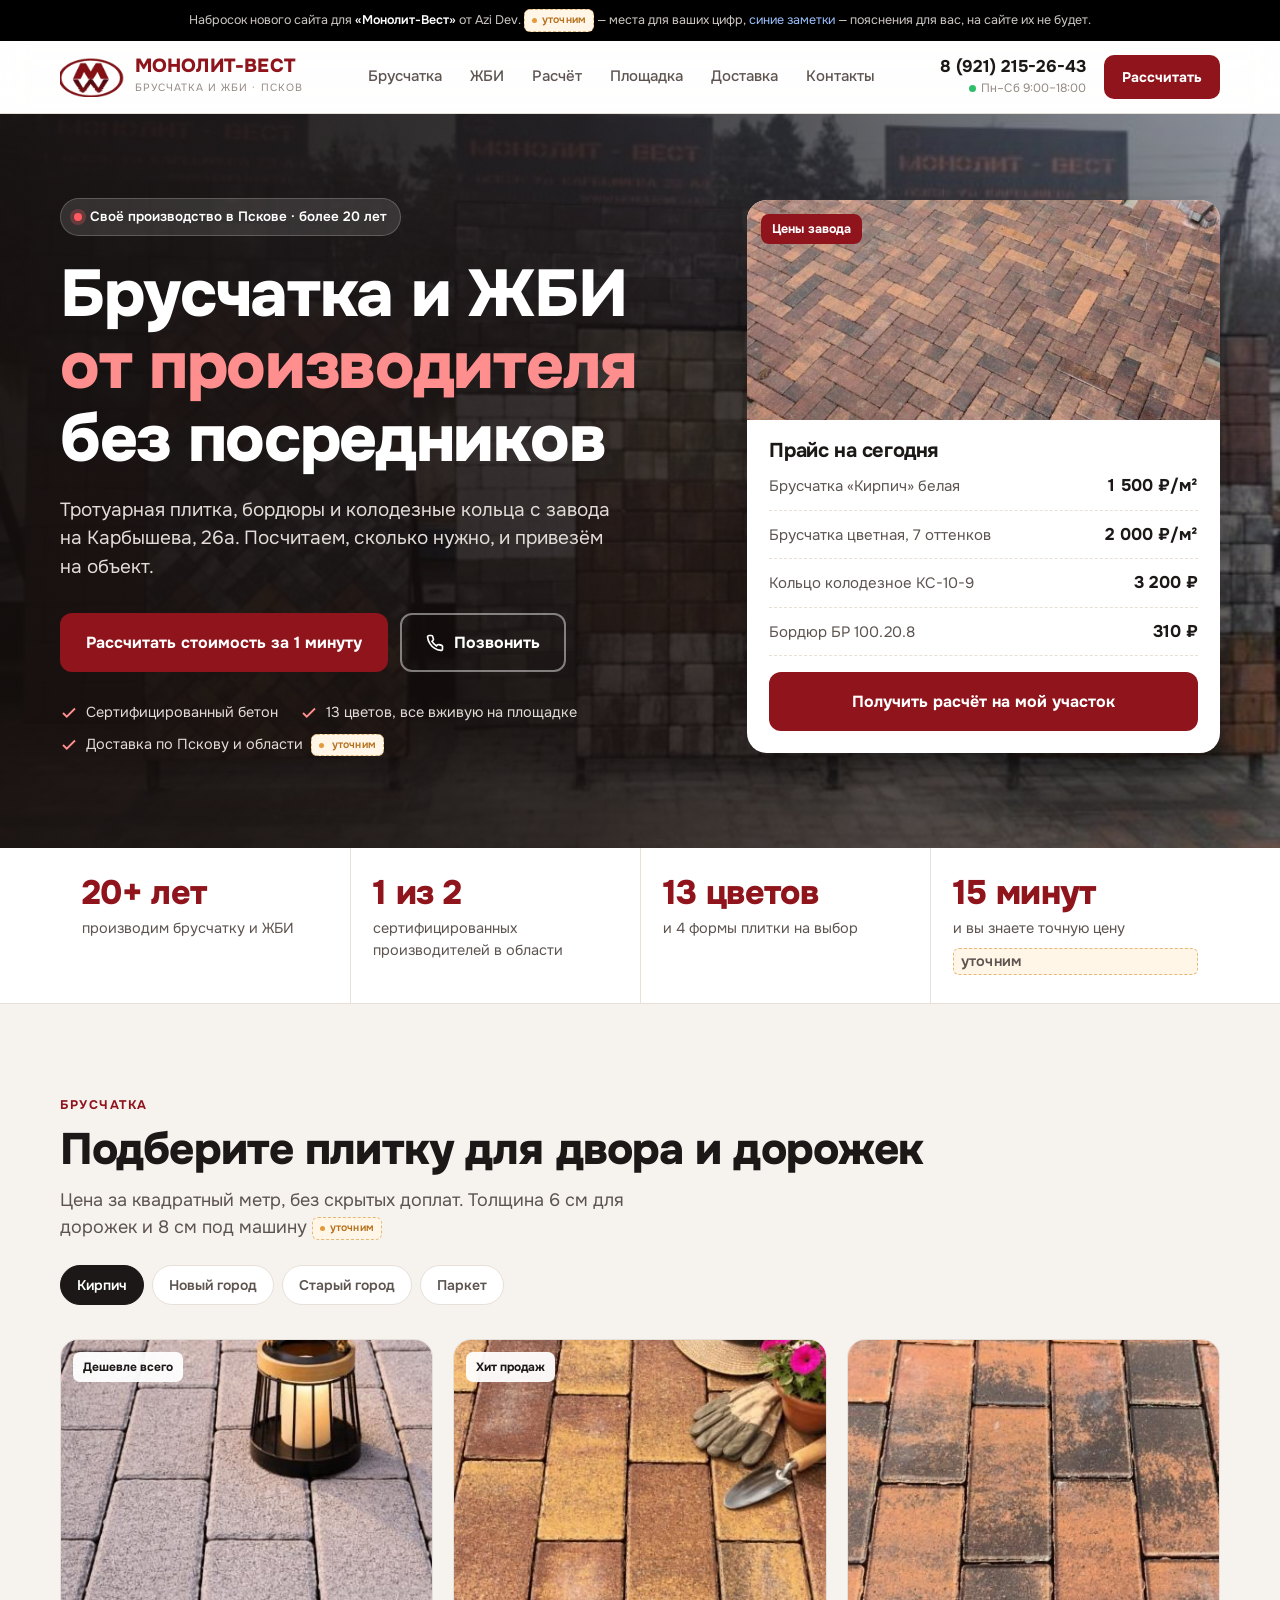
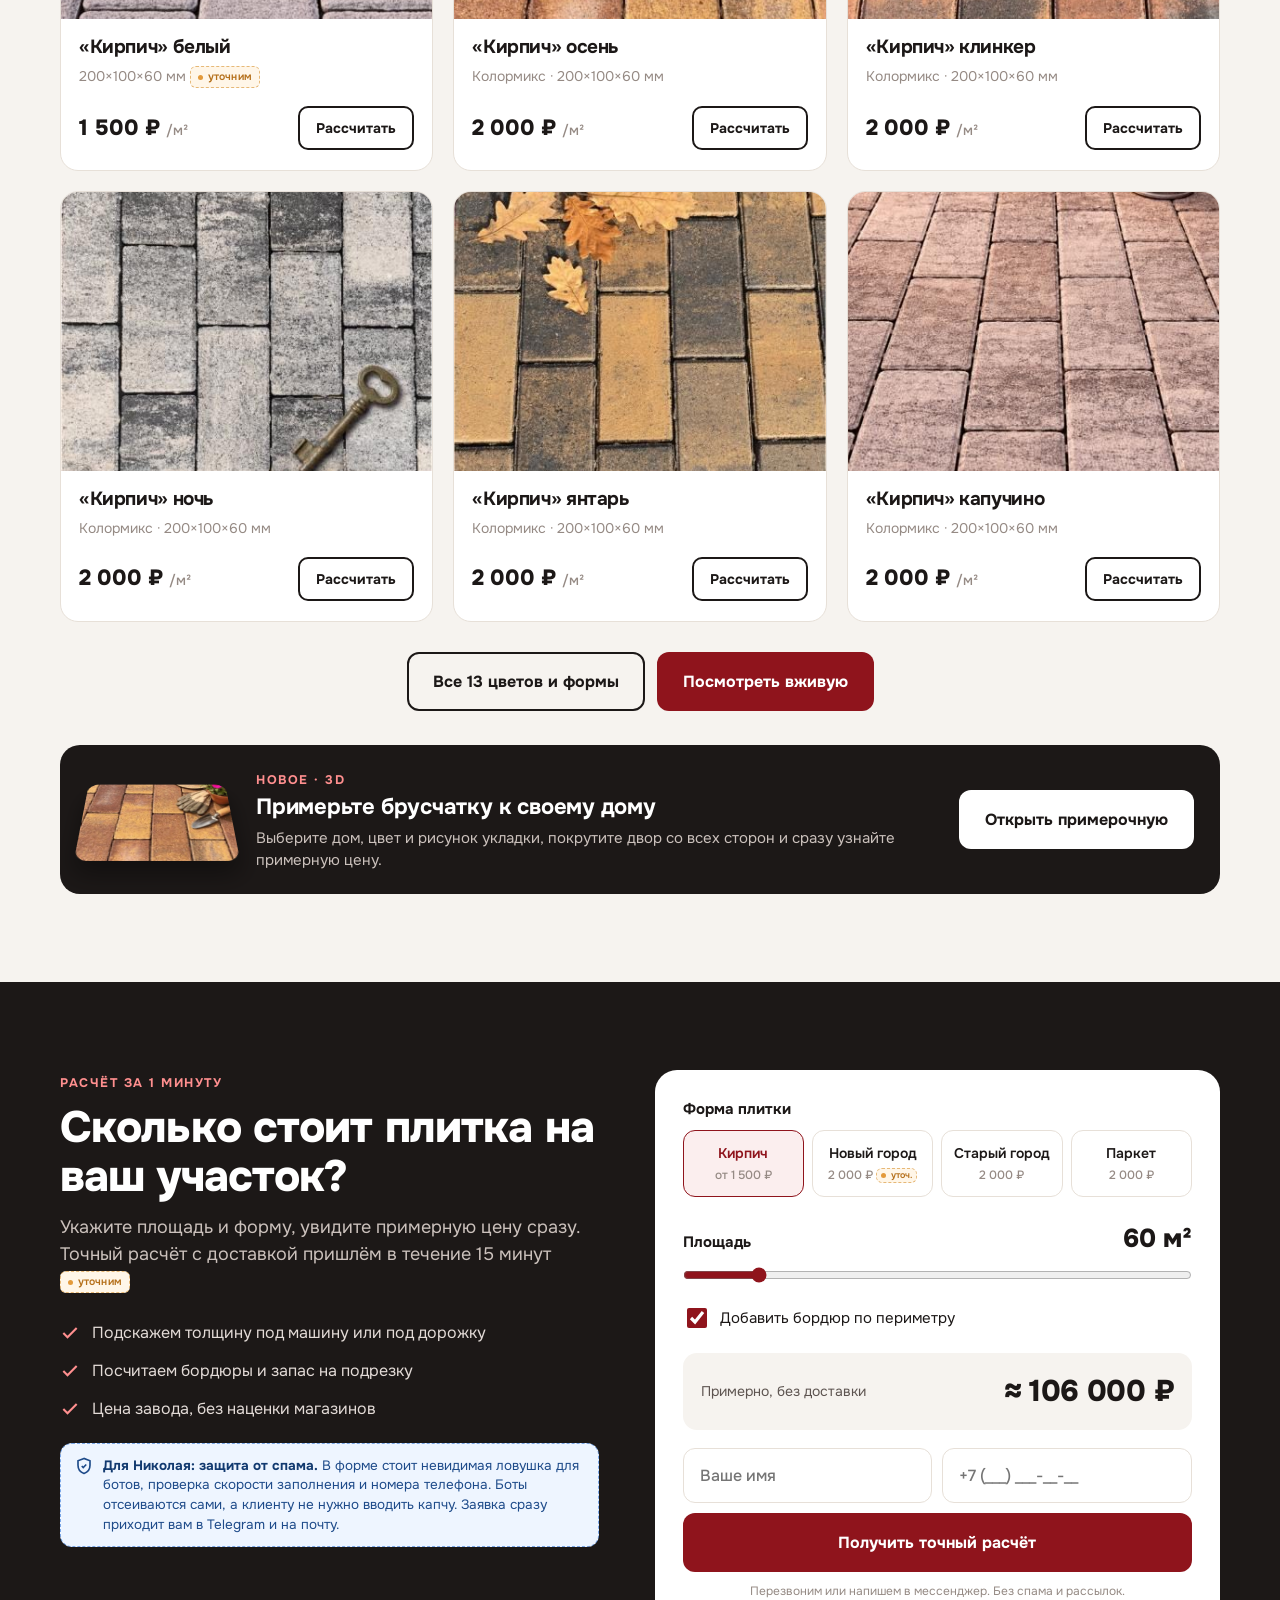
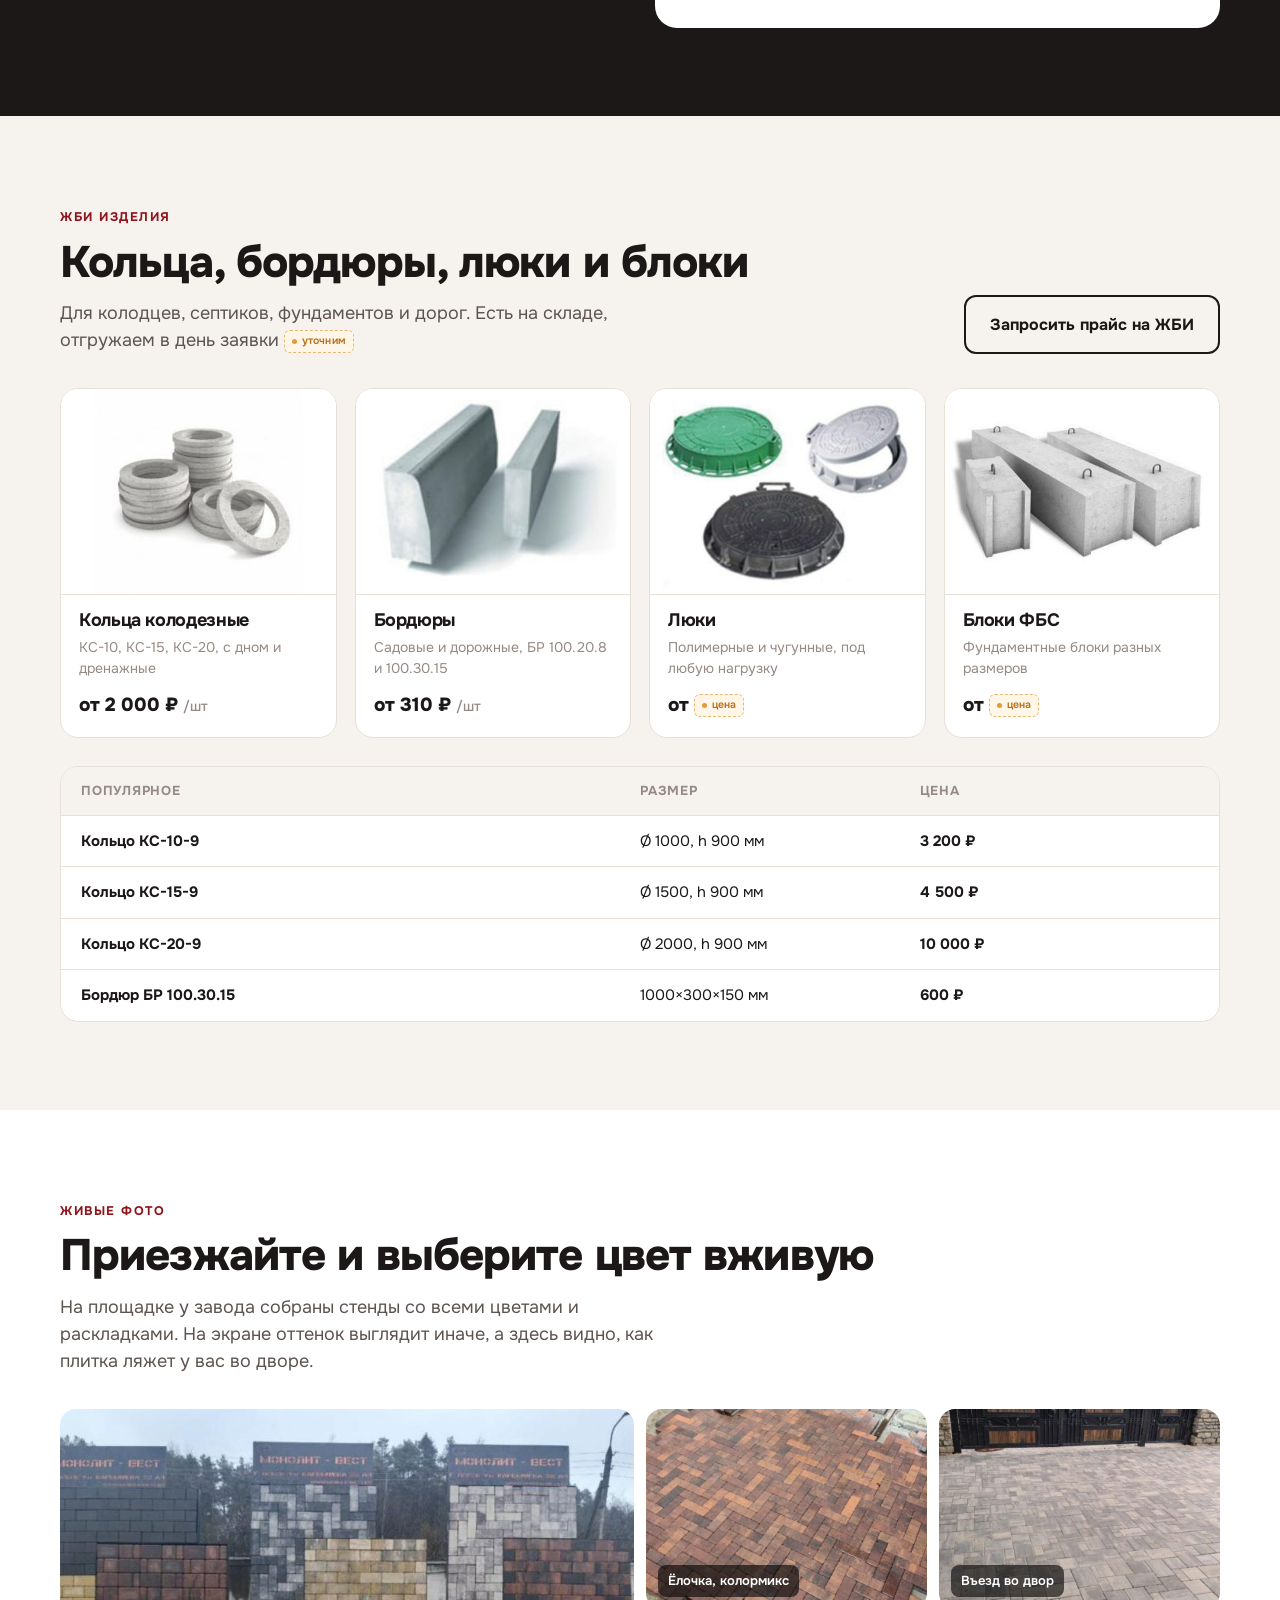
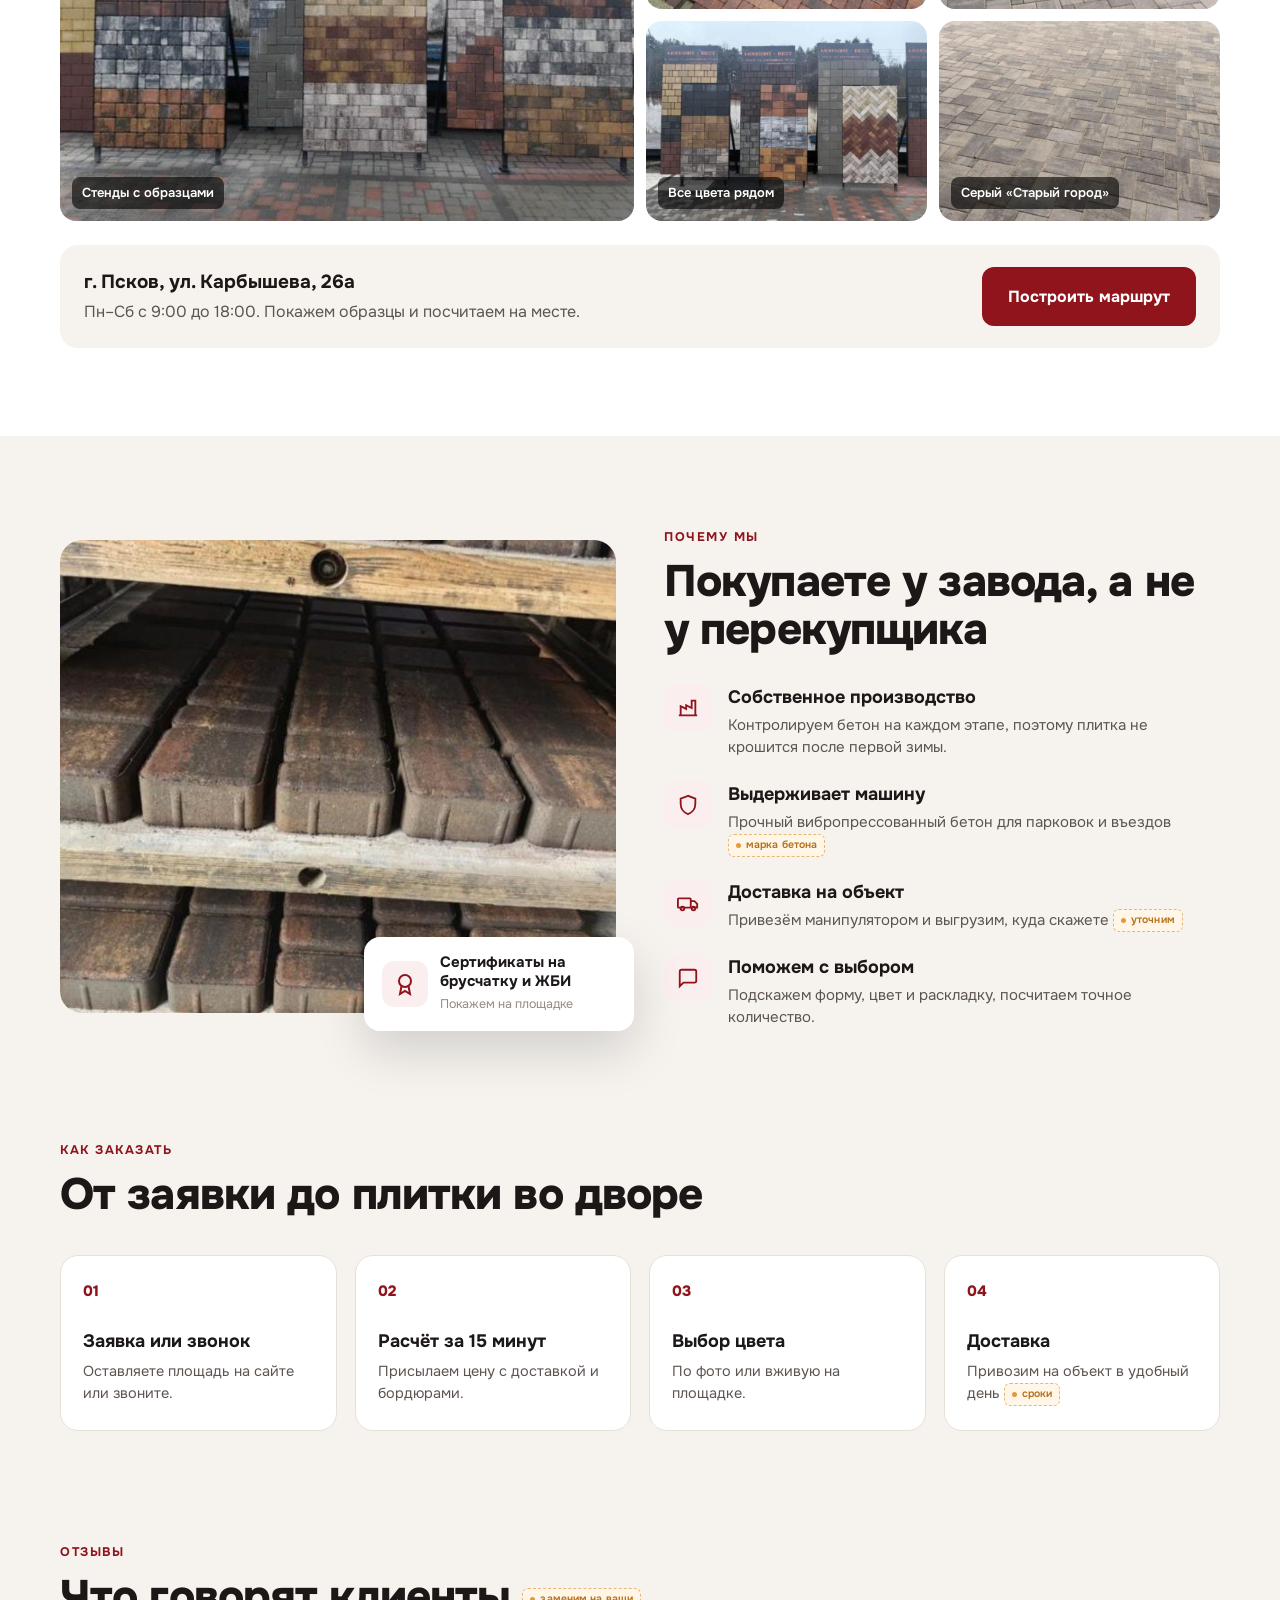
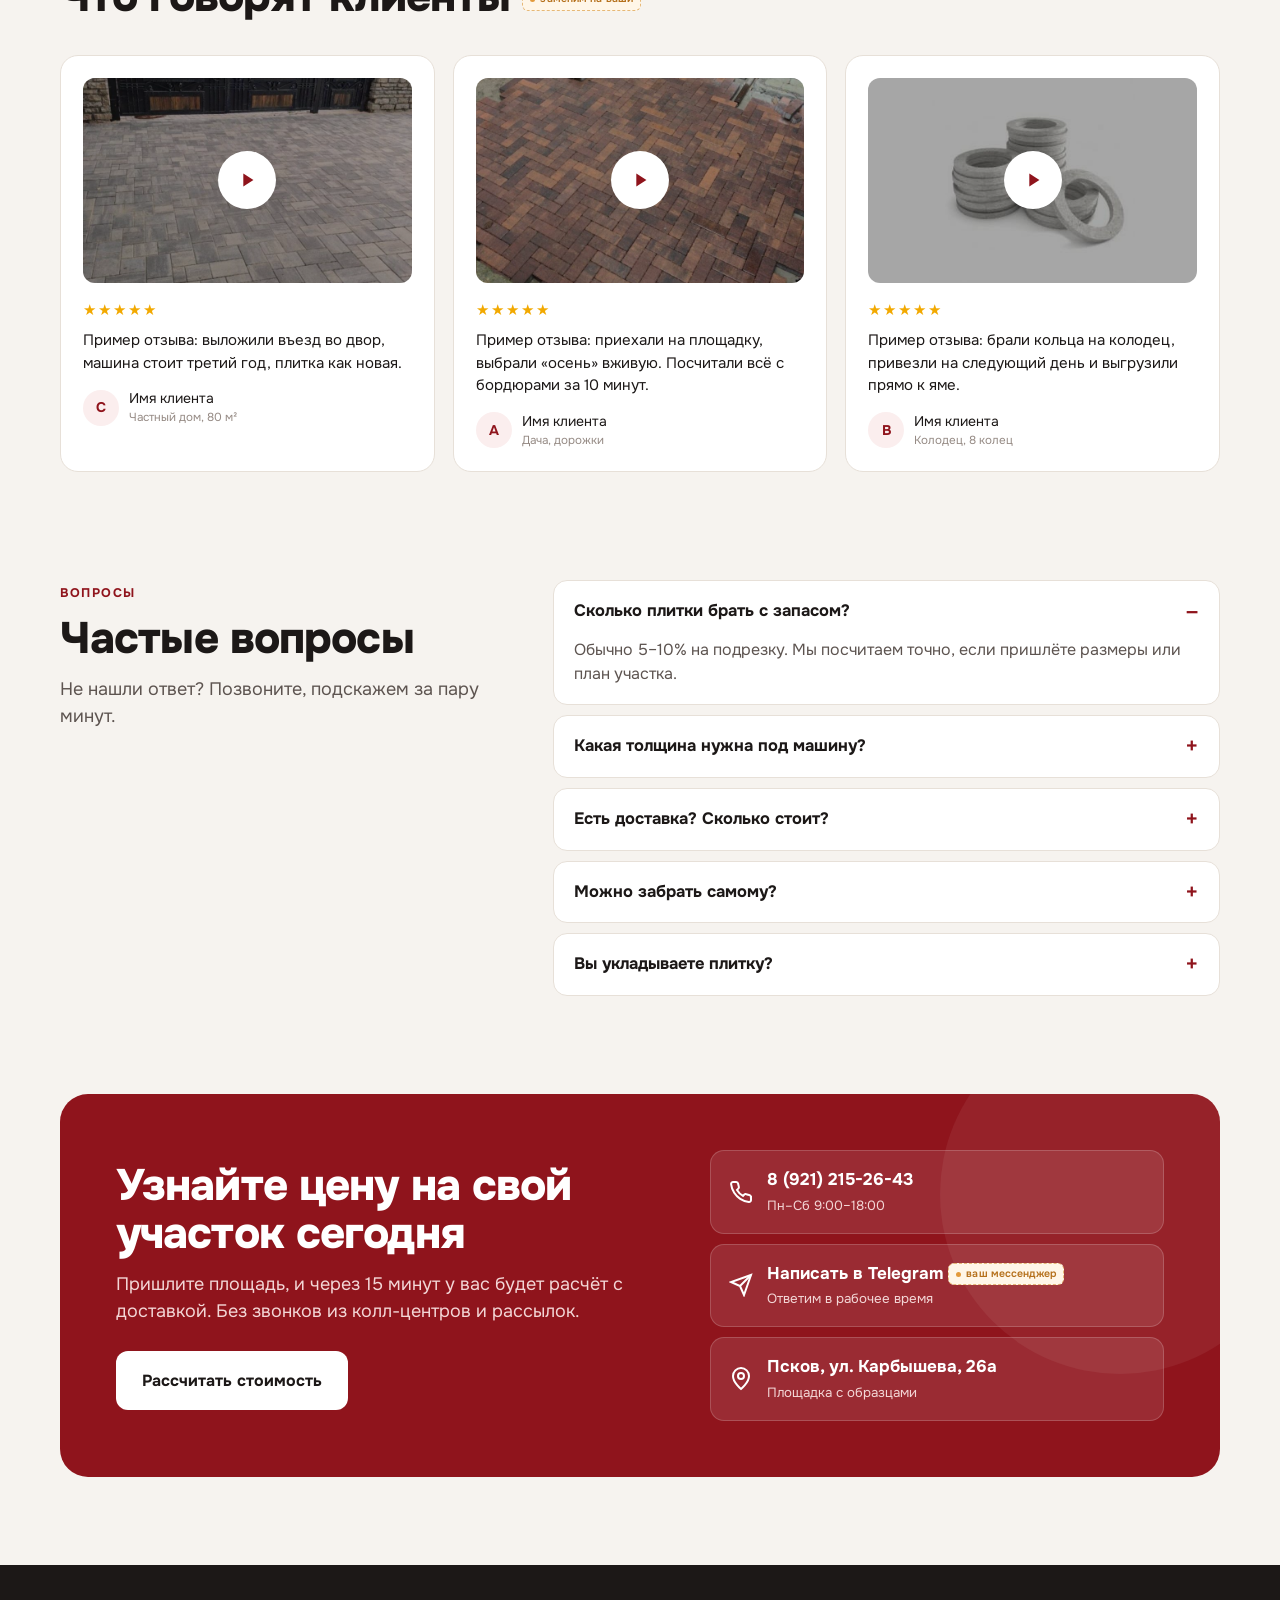
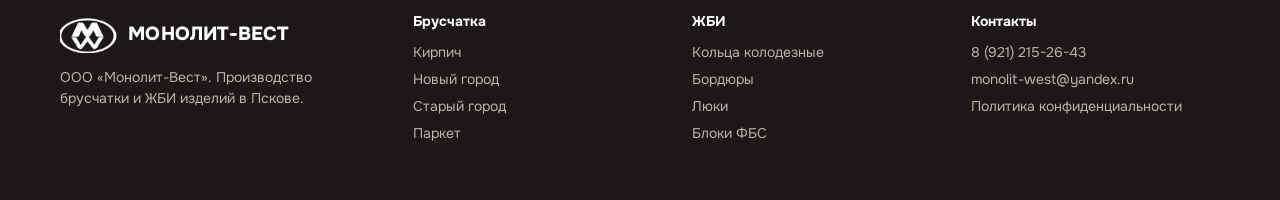
==== index.html @ 307e3ad3 "Набросок сайта Монолит-Вест и 3D-примерочная брусчатки Статичная главная (брусчатка, ЖБИ, калькулято" ====
<!doctype html>
<html lang="ru">
<head>
<meta charset="utf-8">
<meta name="viewport" content="width=device-width, initial-scale=1">
<meta name="robots" content="noindex, nofollow">
<title>Монолит-Вест · брусчатка и ЖБИ в Пскове (набросок)</title>
<link rel="preconnect" href="https://fonts.googleapis.com">
<link rel="preconnect" href="https://fonts.gstatic.com" crossorigin>
<link rel="stylesheet" href="https://fonts.googleapis.com/css2?family=Onest:wght@400;500;600;700;800&display=swap">
<style>
:root{
  --brand:#8f141c; --brand-d:#701017; --brand-l:#fbeeee;
  --dark:#1c1817; --dark-2:#2a2423;
  --bg:#f6f3ef; --card:#fff; --line:#e7e0d8; --ink:#1c1817; --soft:#5d5450; --mute:#958a84;
  --ok:#1f8a4c; --tg:#2aa3df;
  --f:"Onest","Helvetica Neue",Arial,sans-serif;
}
*{box-sizing:border-box}
html{scroll-behavior:smooth}
body{margin:0;background:var(--bg);color:var(--ink);font-family:var(--f);font-size:16px;line-height:1.5;-webkit-font-smoothing:antialiased;overflow-x:hidden}
a{color:inherit;text-decoration:none}
img{display:block;max-width:100%}
svg{display:block}
.wrap{max-width:1200px;margin:0 auto;padding:0 20px}
h1,h2,h3{margin:0;letter-spacing:-.02em;line-height:1.1}
h2{font-size:clamp(28px,3.6vw,44px);font-weight:800}
.lead{font-size:18px;color:var(--soft);max-width:640px;margin:14px 0 0}
.eyebrow{display:inline-block;font:700 12.5px/1 var(--f);letter-spacing:.12em;text-transform:uppercase;color:var(--brand);margin-bottom:14px}
section{padding:88px 0}
@media(max-width:700px){section{padding:60px 0}.wrap{padding:0 16px}}

/* отметки «уточним» */
.ph{display:inline-flex;align-items:center;gap:5px;font:600 10.5px/1 var(--f);color:#b5701b;background:#fff6e8;border:1px dashed #e6b877;padding:5px 7px;border-radius:6px;white-space:nowrap;vertical-align:middle;letter-spacing:.01em}
.ph::before{content:"";width:5px;height:5px;border-radius:50%;background:#e39a3b}
/* заметки для Николая */
.note{display:flex;gap:10px;align-items:flex-start;background:#eef5ff;border:1px dashed #7aa7e8;color:#1e4b8a;border-radius:12px;padding:12px 14px;font-size:13.5px;line-height:1.45}
.note b{color:#123a70}
.note svg{flex:none;margin-top:1px}

/* полоса сверху */
.strip{background:#000;color:#cfc8c4;font-size:12.5px;text-align:center}
.strip .wrap{padding-block:9px}
.strip b{color:#fff;font-weight:600}

/* шапка */
header{position:sticky;top:0;z-index:30;background:rgba(255,255,255,.92);backdrop-filter:blur(14px);border-bottom:1px solid var(--line)}
header .wrap{display:flex;align-items:center;justify-content:space-between;gap:16px;height:72px}
.logo{display:flex;align-items:center;gap:10px}
.logo img{height:40px;width:auto}
.logo b{display:block;font-weight:800;font-size:19px;line-height:1;color:var(--brand);letter-spacing:.01em}
.logo small{display:block;white-space:nowrap;font-size:10.5px;letter-spacing:.1em;text-transform:uppercase;color:var(--mute);margin-top:4px}
nav.menu{display:flex;gap:28px;font-size:15px;font-weight:500;color:var(--soft)}
nav.menu a:hover{color:var(--brand)}
.h-right{display:flex;align-items:center;gap:18px}
.h-phone{text-align:right;line-height:1.2}
.h-phone b{display:block;font-size:17px;font-weight:700}
.h-phone small{font-size:12px;color:var(--mute)}
.h-phone small i{display:inline-block;width:7px;height:7px;border-radius:50%;background:#2fbf6b;margin-right:5px;font-style:normal}
@media(max-width:1020px){nav.menu{display:none}}
@media(max-width:700px){.h-phone{display:none}header .wrap{height:62px}.logo img{height:34px}.logo b{font-size:17px}.logo small{font-size:9.5px;letter-spacing:.06em}}

/* кнопки */
.btn{display:inline-flex;align-items:center;justify-content:center;gap:10px;padding:17px 24px;font:700 16px var(--f);border-radius:12px;border:2px solid transparent;white-space:nowrap;cursor:pointer;transition:background .2s,transform .2s}
.btn:active{transform:scale(.98)}
.btn-brand{background:var(--brand);color:#fff}
.btn-brand:hover{background:var(--brand-d)}
.btn-white{background:#fff;color:var(--ink)}
.btn-ghost{border-color:rgba(255,255,255,.45);color:#fff}
.btn-line{border-color:var(--ink);color:var(--ink);background:transparent}
.btn-sm{padding:11px 16px;font-size:14px;border-radius:10px}
.btn-tg{background:var(--tg);color:#fff}

/* герой */
.hero{position:relative;color:#fff;padding:0;background:var(--dark);overflow:hidden}
.hero-bg{position:absolute;inset:0;background:url(img/foto-1.jpg) center 60%/cover}
.hero-bg::after{content:"";position:absolute;inset:0;background:linear-gradient(90deg,rgba(20,14,13,.94) 0%,rgba(20,14,13,.82) 45%,rgba(20,14,13,.35) 100%)}
.hero .wrap{position:relative;display:grid;grid-template-columns:1.15fr .85fr;gap:48px;align-items:center;padding-block:84px 92px}
.badge{display:inline-flex;align-items:center;gap:8px;background:rgba(255,255,255,.12);border:1px solid rgba(255,255,255,.2);padding:8px 13px;border-radius:99px;font-size:13.5px;font-weight:600}
.badge i{width:8px;height:8px;border-radius:50%;background:#ff5a5f;box-shadow:0 0 0 4px rgba(255,90,95,.25)}
.hero h1{font-size:clamp(36px,5.4vw,66px);font-weight:800;margin:22px 0 0}
.hero h1 span{color:#ff8f8f}
.hero p.sub{font-size:19px;color:#e3dbd7;max-width:560px;margin:20px 0 0}
.hero .cta{display:flex;flex-wrap:wrap;gap:12px;margin-top:32px}
.hero .chips{display:flex;flex-wrap:wrap;gap:10px 22px;margin-top:30px;font-size:14.5px;color:#e3dbd7}
.hero .chips span{display:flex;align-items:center;gap:8px}
.hero .chips svg{color:#ff8f8f}
.price-card{background:#fff;color:var(--ink);border-radius:20px;overflow:hidden;box-shadow:0 30px 80px rgba(0,0,0,.4)}
.price-card .pic{height:220px;background:url(img/foto-4.jpg) center/cover;position:relative}
.price-card .pic em{position:absolute;left:14px;top:14px;background:var(--brand);color:#fff;font:700 12.5px var(--f);font-style:normal;padding:7px 11px;border-radius:8px}
.price-card .body{padding:20px 22px 22px}
.price-card h3{font-size:20px}
.price-card .row{display:flex;gap:12px;justify-content:space-between;align-items:baseline;padding:11px 0;border-bottom:1px dashed var(--line);font-size:15px;color:var(--soft)}
.price-card .row b{color:var(--ink);font-size:17px;white-space:nowrap}
.price-card .btn{width:100%;margin-top:16px}
@media(max-width:900px){.hero .wrap{grid-template-columns:1fr;padding-block:48px 56px;gap:34px}.hero-bg::after{background:linear-gradient(180deg,rgba(20,14,13,.9),rgba(20,14,13,.8) 60%,rgba(20,14,13,.95))}.hero .cta .btn{flex:1 1 100%}.hero p.sub{font-size:17px}}

/* цифры */
.stats{background:#fff;border-bottom:1px solid var(--line);padding:0}
.stats .wrap{display:grid;grid-template-columns:repeat(4,1fr)}
.stat{padding:28px 22px;border-left:1px solid var(--line)}
.stat:first-child{border-left:0}
.stat b{display:block;font-size:34px;font-weight:800;color:var(--brand);letter-spacing:-.02em;line-height:1}
.stat span{display:block;font-size:14.5px;color:var(--soft);margin-top:8px}
@media(max-width:800px){.stats .wrap{grid-template-columns:1fr 1fr}.stat{border-left:0;border-top:1px solid var(--line);padding:22px 8px}.stat:nth-child(-n+2){border-top:0}.stat:nth-child(even){padding-left:18px;border-left:1px solid var(--line)}.stat b{font-size:28px}}

/* каталог */
.sec-head{display:flex;justify-content:space-between;align-items:flex-end;gap:24px;margin-bottom:34px;flex-wrap:wrap}
.tabs{display:flex;gap:8px;flex-wrap:wrap}
.tab{padding:10px 16px;border-radius:99px;border:1px solid var(--line);background:#fff;font:600 14px var(--f);color:var(--soft);cursor:pointer}
.tab.on{background:var(--ink);border-color:var(--ink);color:#fff}
.grid-6{display:grid;grid-template-columns:repeat(3,1fr);gap:20px}
.prod{background:#fff;border:1px solid var(--line);border-radius:18px;overflow:hidden;display:flex;flex-direction:column;transition:box-shadow .2s,transform .2s}
.prod:hover{box-shadow:0 18px 40px rgba(60,30,20,.12);transform:translateY(-3px)}
.prod .pic{aspect-ratio:4/3;background-size:cover;background-position:center;position:relative}
.prod .pic small{position:absolute;left:12px;top:12px;background:rgba(255,255,255,.94);font-weight:700;font-size:12px;padding:6px 10px;border-radius:7px}
.prod .body{padding:18px 18px 20px;display:flex;flex-direction:column;gap:8px;flex:1}
.prod h3{font-size:19px}
.prod .meta{font-size:14px;color:var(--mute)}
.prod .foot{display:flex;justify-content:space-between;align-items:center;margin-top:auto;padding-top:10px}
.prod .price{font-size:22px;font-weight:800}
.prod .price small{font-size:14px;font-weight:500;color:var(--mute)}
.colors{display:flex;gap:6px;margin-top:2px}
.colors i{width:18px;height:18px;border-radius:50%;border:2px solid #fff;box-shadow:0 0 0 1px var(--line)}
.more-row{display:flex;justify-content:center;margin-top:30px;gap:12px;flex-wrap:wrap}
.try3d{display:flex;align-items:center;gap:24px;margin-top:34px;background:var(--dark);color:#fff;border-radius:20px;padding:22px 26px 22px 22px;overflow:hidden;transition:transform .2s}
.try3d:hover{transform:translateY(-2px)}
.try3d-pic{flex:none;width:150px;height:96px;border-radius:12px;background:url(img/kirpich-osen.jpg) center/cover;transform:perspective(300px) rotateX(38deg);box-shadow:0 14px 24px rgba(0,0,0,.4)}
.try3d-t{flex:1;min-width:0}
.try3d .eyebrow{color:#ff8f8f;margin-bottom:8px}
.try3d b{display:block;font-size:22px;line-height:1.2;letter-spacing:-.01em}
.try3d p{margin:6px 0 0;color:#cbc1bc;font-size:15px}
@media(max-width:800px){.try3d{flex-direction:column;align-items:stretch;text-align:left;gap:16px;padding:18px}.try3d-pic{width:100%;height:110px;transform:perspective(400px) rotateX(30deg)}.try3d .btn{width:100%}.try3d b{font-size:20px}}
@media(max-width:900px){.grid-6{grid-template-columns:1fr 1fr;gap:14px}.prod .body{padding:14px}.prod h3{font-size:16px}.prod .price{font-size:18px}.prod .foot .btn{display:none}}

/* калькулятор */
.calc{background:var(--dark);color:#fff}
.calc .wrap{display:grid;grid-template-columns:1fr 1.05fr;gap:56px;align-items:start}
.calc h2{color:#fff}
.calc .lead{color:#cbc1bc}
.calc ul{list-style:none;padding:0;margin:26px 0 0;display:grid;gap:14px}
.calc li{display:flex;gap:12px;align-items:flex-start;color:#e3dbd7}
.calc li svg{color:#ff8f8f;flex:none;margin-top:2px}
.calc-box{background:#fff;color:var(--ink);border-radius:22px;padding:28px}
.calc-box label.t{display:block;font-weight:700;font-size:15px;margin-bottom:10px}
.opts{display:grid;grid-template-columns:repeat(4,1fr);gap:8px;margin-bottom:22px}
.opt{border:1.5px solid var(--line);border-radius:12px;padding:12px 8px;text-align:center;font-size:14px;font-weight:600;cursor:pointer;background:#fff}
.opt small{display:block;font-weight:500;color:var(--mute);font-size:12px;margin-top:2px}
.opt.on{border-color:var(--brand);background:var(--brand-l);color:var(--brand)}
.range-row{display:flex;justify-content:space-between;align-items:baseline;margin-bottom:8px}
.range-row output{font-size:26px;font-weight:800}
input[type=range]{width:100%;accent-color:var(--brand);margin:0 0 22px}
.check{display:flex;align-items:center;gap:10px;font-size:15px;margin-bottom:22px;cursor:pointer}
.check input{width:20px;height:20px;accent-color:var(--brand)}
.total{background:var(--bg);border-radius:14px;padding:16px 18px;display:flex;justify-content:space-between;align-items:center;margin-bottom:18px}
.total span{font-size:14px;color:var(--soft)}
.total b{font-size:30px;font-weight:800;letter-spacing:-.02em;white-space:nowrap}
@media(max-width:500px){.total b{font-size:24px}.total span{font-size:13px}}
.form-row{display:grid;grid-template-columns:1fr 1fr;gap:10px}
.inp{width:100%;padding:16px 16px;border:1.5px solid var(--line);border-radius:12px;font:500 16px var(--f);background:#fff;color:var(--ink)}
.inp:focus{outline:none;border-color:var(--brand)}
.hp{position:absolute!important;left:-9999px;width:1px;height:1px;opacity:0}
.calc-box .btn{width:100%;margin-top:10px}
.agree{font-size:12px;color:var(--mute);margin-top:10px;text-align:center}
.sent{display:none;text-align:center;padding:26px 0 10px}
.sent b{display:block;font-size:22px;margin:10px 0 4px}
.calc .note{margin-top:22px}
@media(max-width:900px){.calc .wrap{grid-template-columns:1fr;gap:30px}.calc-box{padding:20px}.opts{grid-template-columns:1fr 1fr}.form-row{grid-template-columns:1fr}}

/* ЖБИ */
.grid-4{display:grid;grid-template-columns:repeat(4,1fr);gap:18px}
.jbi{background:#fff;border:1px solid var(--line);border-radius:18px;overflow:hidden}
.jbi .pic{aspect-ratio:4/3;background:#fff center/contain no-repeat;border-bottom:1px solid var(--line)}
.jbi .body{padding:16px 18px 18px}
.jbi h3{font-size:18px}
.jbi p{margin:6px 0 12px;font-size:14px;color:var(--mute)}
.jbi .price{font-weight:800;font-size:19px}
.jbi .price small{font-weight:500;font-size:14px;color:var(--mute)}
.table{margin-top:28px;background:#fff;border:1px solid var(--line);border-radius:18px;overflow:hidden}
.table .tr{display:grid;grid-template-columns:2fr 1fr 1fr;padding:14px 20px;border-top:1px solid var(--line);font-size:15px}
.table .tr:first-child{border-top:0;background:var(--bg);font-weight:700;font-size:13px;text-transform:uppercase;letter-spacing:.06em;color:var(--mute)}
.table .tr b{font-weight:700}
@media(max-width:900px){.grid-4{grid-template-columns:1fr 1fr;gap:12px}.jbi .body{padding:12px}.jbi h3{font-size:16px}.jbi p{display:none}.table .tr{grid-template-columns:1.6fr 1fr;padding:12px 14px}.table .tr span:nth-child(2){display:none}}

/* площадка */
.yard{background:#fff}
.yard .grid{display:grid;grid-template-columns:repeat(4,1fr);grid-auto-rows:200px;gap:12px;margin-top:34px}
.yard .grid div{border-radius:16px;background-size:cover;background-position:center;position:relative}
.yard .grid div:first-child{grid-column:span 2;grid-row:span 2}
.yard .grid div span{position:absolute;left:12px;bottom:12px;background:rgba(0,0,0,.6);color:#fff;font-size:13px;font-weight:600;padding:6px 10px;border-radius:8px}
.visit{display:grid;grid-template-columns:1fr auto;gap:20px;align-items:center;margin-top:24px;background:var(--bg);border-radius:18px;padding:22px 24px}
.visit b{font-size:19px}
.visit p{margin:4px 0 0;color:var(--soft)}
@media(max-width:900px){.yard .grid{grid-template-columns:1fr 1fr;grid-auto-rows:130px}.visit{grid-template-columns:1fr}.visit .btn{width:100%}}

/* почему мы */
.why{display:grid;grid-template-columns:1fr 1fr;gap:48px;align-items:center}
.why-pic{border-radius:22px;aspect-ratio:4/3.4;background:url(img/foto-7.jpg) center/cover;position:relative}
.why-pic .cert{position:absolute;right:-18px;bottom:-18px;background:#fff;border-radius:16px;padding:16px 18px;box-shadow:0 20px 50px rgba(0,0,0,.15);display:flex;gap:12px;align-items:center;max-width:270px}
.why-pic .cert div{width:46px;height:46px;border-radius:12px;background:var(--brand-l);color:var(--brand);display:grid;place-items:center;flex:none}
.why-pic .cert b{display:block;font-size:15px;line-height:1.25}
.why-pic .cert small{color:var(--mute);font-size:12.5px}
.feat{display:grid;gap:22px;margin-top:30px}
.feat div{display:flex;gap:16px}
.feat i{width:48px;height:48px;border-radius:14px;background:var(--brand-l);color:var(--brand);display:grid;place-items:center;flex:none}
.feat b{display:block;font-size:18px}
.feat p{margin:3px 0 0;color:var(--soft);font-size:15px}
@media(max-width:900px){.why{grid-template-columns:1fr;gap:34px}.why-pic .cert{right:12px;bottom:-22px}}

/* шаги */
.steps{display:grid;grid-template-columns:repeat(4,1fr);gap:18px;margin-top:36px;counter-reset:s}
.step{background:#fff;border:1px solid var(--line);border-radius:18px;padding:24px 22px;position:relative}
.step::before{counter-increment:s;content:"0" counter(s);font-weight:800;font-size:15px;color:var(--brand);display:block;margin-bottom:26px}
.step b{display:block;font-size:18px}
.step p{margin:6px 0 0;color:var(--soft);font-size:14.5px}
@media(max-width:900px){.steps{grid-template-columns:1fr 1fr;gap:12px}.step{padding:18px 16px}.step::before{margin-bottom:12px}}

/* отзывы */
.revs{display:grid;grid-template-columns:repeat(3,1fr);gap:18px;margin-top:34px}
.rev{background:#fff;border:1px solid var(--line);border-radius:18px;padding:22px}
.rev .vid{aspect-ratio:16/10;border-radius:12px;background:#2a2423 center/cover;margin-bottom:16px;display:grid;place-items:center;position:relative}
.rev .vid::after{content:"";position:absolute;inset:0;background:rgba(0,0,0,.35);border-radius:12px}
.rev .vid span{position:relative;z-index:1;width:58px;height:58px;border-radius:50%;background:#fff;display:grid;place-items:center;color:var(--brand)}
.stars{color:#f2a900;letter-spacing:2px;font-size:15px}
.rev p{margin:8px 0 14px;font-size:15px}
.rev .who{display:flex;gap:10px;align-items:center;font-size:14px}
.rev .who i{width:36px;height:36px;border-radius:50%;background:var(--brand-l);color:var(--brand);display:grid;place-items:center;font-style:normal;font-weight:700}
.rev .who small{display:block;color:var(--mute)}
@media(max-width:900px){.revs{grid-template-columns:1fr}}

/* вопросы */
.faq{display:grid;grid-template-columns:.8fr 1.2fr;gap:48px}
details{background:#fff;border:1px solid var(--line);border-radius:14px;margin-bottom:10px;padding:0 20px}
summary{list-style:none;cursor:pointer;padding:18px 0;font-weight:700;font-size:16.5px;display:flex;justify-content:space-between;gap:16px}
summary::-webkit-details-marker{display:none}
summary::after{content:"+";font-size:24px;line-height:1;color:var(--brand);font-weight:500}
details[open] summary::after{content:"–"}
details p{margin:-4px 0 18px;color:var(--soft)}
@media(max-width:900px){.faq{grid-template-columns:1fr;gap:24px}}

/* финал */
.final{background:var(--brand);color:#fff;border-radius:28px;padding:56px;display:grid;grid-template-columns:1.1fr .9fr;gap:40px;align-items:center;position:relative;overflow:hidden}
.final::before{content:"";position:absolute;right:-80px;top:-80px;width:360px;height:360px;border-radius:50%;background:rgba(255,255,255,.06)}
.final h2{color:#fff}
.final p{color:#f3d6d6;font-size:18px;margin:14px 0 0}
.final .contacts{display:grid;gap:10px;position:relative}
.final .contacts a{display:flex;align-items:center;gap:14px;background:rgba(255,255,255,.1);border:1px solid rgba(255,255,255,.18);padding:16px 18px;border-radius:14px}
.final .contacts a b{display:block;font-size:17px}
.final .contacts a small{color:#f3d6d6}
@media(max-width:900px){.final{grid-template-columns:1fr;padding:32px 22px;border-radius:22px}}

footer{background:var(--dark);color:#bdb2ad;padding:46px 0 50px;font-size:14px;margin-top:88px}
footer .wrap{display:grid;grid-template-columns:1.3fr 1fr 1fr 1fr;gap:30px}
footer b{color:#fff;display:block;margin-bottom:10px}
footer a{display:block;margin:6px 0}
footer .logo b{color:#fff;margin:0}
footer .logo img{height:36px}
@media(max-width:800px){footer .wrap{grid-template-columns:1fr 1fr}footer{margin-top:60px;padding-bottom:110px}}

/* нижняя панель на телефоне */
.mbar{position:fixed;left:0;right:0;bottom:0;z-index:40;display:none;gap:8px;padding:10px 12px calc(10px + env(safe-area-inset-bottom));background:rgba(255,255,255,.96);backdrop-filter:blur(12px);border-top:1px solid var(--line)}
.mbar .btn{flex:1;padding:15px 10px;font-size:15px}
@media(max-width:700px){.mbar{display:flex}}
</style>
</head>
<body>

<div class="strip"><div class="wrap">Набросок нового сайта для <b>«Монолит-Вест»</b> от Azi Dev. <span class="ph">уточним</span> — места для ваших цифр, <span style="color:#9cc2ff">синие заметки</span> — пояснения для вас, на сайте их не будет.</div></div>

<header>
  <div class="wrap">
    <a class="logo" href="#"><img src="img/emblema.png" alt=""><div><b>МОНОЛИТ-ВЕСТ</b><small>Брусчатка и ЖБИ · Псков</small></div></a>
    <nav class="menu"><a href="#katalog">Брусчатка</a><a href="#jbi">ЖБИ</a><a href="#raschet">Расчёт</a><a href="#ploshchadka">Площадка</a><a href="#voprosy">Доставка</a><a href="#kontakty">Контакты</a></nav>
    <div class="h-right">
      <div class="h-phone"><b>8 (921) 215-26-43</b><small><i></i>Пн–Сб 9:00–18:00</small></div>
      <a class="btn btn-brand btn-sm" href="#raschet">Рассчитать</a>
    </div>
  </div>
</header>

<!-- 1. Первый экран -->
<section class="hero">
  <div class="hero-bg"></div>
  <div class="wrap">
    <div>
      <span class="badge"><i></i>Своё производство в Пскове · более 20 лет</span>
      <h1>Брусчатка и ЖБИ <span>от производителя</span> без посредников</h1>
      <p class="sub">Тротуарная плитка, бордюры и колодезные кольца с завода на Карбышева, 26а. Посчитаем, сколько нужно, и привезём на объект.</p>
      <div class="cta">
        <a class="btn btn-brand" href="#raschet">Рассчитать стоимость за 1 минуту</a>
        <a class="btn btn-ghost" href="tel:89212152643"><svg width="18" height="18" viewBox="0 0 24 24" fill="none" stroke="currentColor" stroke-width="2.2"><path d="M22 16.9v3a2 2 0 0 1-2.2 2 19.8 19.8 0 0 1-8.6-3.1 19.5 19.5 0 0 1-6-6A19.8 19.8 0 0 1 2.1 4.2 2 2 0 0 1 4.1 2h3a2 2 0 0 1 2 1.7c.1 1 .4 1.9.7 2.8a2 2 0 0 1-.5 2.1L8 9.9a16 16 0 0 0 6 6l1.3-1.3a2 2 0 0 1 2.1-.4c.9.3 1.8.6 2.8.7a2 2 0 0 1 1.7 2z"/></svg>Позвонить</a>
      </div>
      <div class="chips">
        <span><svg width="18" height="18" viewBox="0 0 24 24" fill="none" stroke="currentColor" stroke-width="2.5"><path d="M20 6 9 17l-5-5"/></svg>Сертифицированный бетон</span>
        <span><svg width="18" height="18" viewBox="0 0 24 24" fill="none" stroke="currentColor" stroke-width="2.5"><path d="M20 6 9 17l-5-5"/></svg>13 цветов, все вживую на площадке</span>
        <span><svg width="18" height="18" viewBox="0 0 24 24" fill="none" stroke="currentColor" stroke-width="2.5"><path d="M20 6 9 17l-5-5"/></svg>Доставка по Пскову и области <span class="ph">уточним</span></span>
      </div>
    </div>
    <div class="price-card">
      <div class="pic"><em>Цены завода</em></div>
      <div class="body">
        <h3>Прайс на сегодня</h3>
        <div class="row">Брусчатка «Кирпич» белая<b>1 500 ₽/м²</b></div>
        <div class="row">Брусчатка цветная, 7 оттенков<b>2 000 ₽/м²</b></div>
        <div class="row">Кольцо колодезное КС-10-9<b>3 200 ₽</b></div>
        <div class="row">Бордюр БР 100.20.8<b>310 ₽</b></div>
        <a class="btn btn-brand" href="#raschet">Получить расчёт на мой участок</a>
      </div>
    </div>
  </div>
</section>

<!-- 2. Цифры -->
<section class="stats">
  <div class="wrap">
    <div class="stat"><b>20+ лет</b><span>производим брусчатку и ЖБИ</span></div>
    <div class="stat"><b>1 из 2</b><span>сертифицированных производителей в области</span></div>
    <div class="stat"><b>13 цветов</b><span>и 4 формы плитки на выбор</span></div>
    <div class="stat"><b>15 минут</b><span>и вы знаете точную цену <span class="ph">уточним</span></span></div>
  </div>
</section>

<!-- 3. Каталог брусчатки -->
<section id="katalog">
  <div class="wrap">
    <div class="sec-head">
      <div>
        <span class="eyebrow">Брусчатка</span>
        <h2>Подберите плитку для двора и дорожек</h2>
        <p class="lead">Цена за квадратный метр, без скрытых доплат. Толщина 6 см для дорожек и 8 см под машину <span class="ph">уточним</span></p>
      </div>
      <div class="tabs"><span class="tab on">Кирпич</span><span class="tab">Новый город</span><span class="tab">Старый город</span><span class="tab">Паркет</span></div>
    </div>
    <div class="grid-6">
      <div class="prod"><div class="pic" style="background-image:url(img/kirpich-belyj.jpg)"><small>Дешевле всего</small></div><div class="body"><h3>«Кирпич» белый</h3><div class="meta">200×100×60 мм <span class="ph">уточним</span></div><div class="foot"><div class="price">1 500 ₽ <small>/м²</small></div><a class="btn btn-line btn-sm" href="#raschet">Рассчитать</a></div></div></div>
      <div class="prod"><div class="pic" style="background-image:url(img/kirpich-osen.jpg)"><small>Хит продаж</small></div><div class="body"><h3>«Кирпич» осень</h3><div class="meta">Колормикс · 200×100×60 мм</div><div class="foot"><div class="price">2 000 ₽ <small>/м²</small></div><a class="btn btn-line btn-sm" href="#raschet">Рассчитать</a></div></div></div>
      <div class="prod"><div class="pic" style="background-image:url(img/kirpich-klinker.jpg)"></div><div class="body"><h3>«Кирпич» клинкер</h3><div class="meta">Колормикс · 200×100×60 мм</div><div class="foot"><div class="price">2 000 ₽ <small>/м²</small></div><a class="btn btn-line btn-sm" href="#raschet">Рассчитать</a></div></div></div>
      <div class="prod"><div class="pic" style="background-image:url(img/kirpich-noch.jpg)"></div><div class="body"><h3>«Кирпич» ночь</h3><div class="meta">Колормикс · 200×100×60 мм</div><div class="foot"><div class="price">2 000 ₽ <small>/м²</small></div><a class="btn btn-line btn-sm" href="#raschet">Рассчитать</a></div></div></div>
      <div class="prod"><div class="pic" style="background-image:url(img/kirpich-yantar.jpg)"></div><div class="body"><h3>«Кирпич» янтарь</h3><div class="meta">Колормикс · 200×100×60 мм</div><div class="foot"><div class="price">2 000 ₽ <small>/м²</small></div><a class="btn btn-line btn-sm" href="#raschet">Рассчитать</a></div></div></div>
      <div class="prod"><div class="pic" style="background-image:url(img/kirpich-kapuchino.jpg)"></div><div class="body"><h3>«Кирпич» капучино</h3><div class="meta">Колормикс · 200×100×60 мм</div><div class="foot"><div class="price">2 000 ₽ <small>/м²</small></div><a class="btn btn-line btn-sm" href="#raschet">Рассчитать</a></div></div></div>
    </div>
    <div class="more-row"><a class="btn btn-line" href="#">Все 13 цветов и формы</a><a class="btn btn-brand" href="#ploshchadka">Посмотреть вживую</a></div>
    <a class="try3d" href="3d.html"><div class="try3d-pic"></div><div class="try3d-t"><span class="eyebrow">Новое · 3D</span><b>Примерьте брусчатку к своему дому</b><p>Выберите дом, цвет и рисунок укладки, покрутите двор со всех сторон и сразу узнайте примерную цену.</p></div><span class="btn btn-white">Открыть примерочную</span></a>
  </div>
</section>

<!-- 4. Калькулятор + заявка -->
<section class="calc" id="raschet">
  <div class="wrap">
    <div>
      <span class="eyebrow" style="color:#ff8f8f">Расчёт за 1 минуту</span>
      <h2>Сколько стоит плитка на ваш участок?</h2>
      <p class="lead">Укажите площадь и форму, увидите примерную цену сразу. Точный расчёт с доставкой пришлём в течение 15 минут <span class="ph">уточним</span></p>
      <ul>
        <li><svg width="20" height="20" viewBox="0 0 24 24" fill="none" stroke="currentColor" stroke-width="2.5"><path d="M20 6 9 17l-5-5"/></svg>Подскажем толщину под машину или под дорожку</li>
        <li><svg width="20" height="20" viewBox="0 0 24 24" fill="none" stroke="currentColor" stroke-width="2.5"><path d="M20 6 9 17l-5-5"/></svg>Посчитаем бордюры и запас на подрезку</li>
        <li><svg width="20" height="20" viewBox="0 0 24 24" fill="none" stroke="currentColor" stroke-width="2.5"><path d="M20 6 9 17l-5-5"/></svg>Цена завода, без наценки магазинов</li>
      </ul>
      <div class="note"><svg width="18" height="18" viewBox="0 0 24 24" fill="none" stroke="currentColor" stroke-width="2.2"><path d="M12 2 4 5v6c0 5 3.4 9.4 8 11 4.6-1.6 8-6 8-11V5z"/><path d="m9 12 2 2 4-4"/></svg><div><b>Для Николая: защита от спама.</b> В форме стоит невидимая ловушка для ботов, проверка скорости заполнения и номера телефона. Боты отсеиваются сами, а клиенту не нужно вводить капчу. Заявка сразу приходит вам в Telegram и на почту.</div></div>
    </div>
    <div class="calc-box">
      <form id="calcForm" novalidate>
        <label class="t">Форма плитки</label>
        <div class="opts" id="shape">
          <div class="opt on" data-p="2000">Кирпич<small>от 1 500 ₽</small></div>
          <div class="opt" data-p="2000">Новый город<small>2 000 ₽ <span class="ph" style="padding:2px 4px;font-size:9px">уточ.</span></small></div>
          <div class="opt" data-p="2000">Старый город<small>2 000 ₽</small></div>
          <div class="opt" data-p="2000">Паркет<small>2 000 ₽</small></div>
        </div>
        <div class="range-row"><label class="t" style="margin:0">Площадь</label><output id="areaOut">60 м²</output></div>
        <input type="range" id="area" min="5" max="400" step="5" value="60">
        <label class="check"><input type="checkbox" id="kerb" checked>Добавить бордюр по периметру</label>
        <div class="total"><span>Примерно, без доставки</span><b id="total">≈ 125 000 ₽</b></div>
        <div class="form-row">
          <input class="inp" name="name" placeholder="Ваше имя" autocomplete="name">
          <input class="inp" name="phone" id="phone" type="tel" inputmode="tel" placeholder="+7 (___) ___-__-__" autocomplete="tel">
        </div>
        <input class="hp" name="website" tabindex="-1" autocomplete="off" aria-hidden="true">
        <button class="btn btn-brand" type="submit">Получить точный расчёт</button>
        <div class="agree">Перезвоним или напишем в мессенджер. Без спама и рассылок.</div>
      </form>
      <div class="sent" id="sent"><svg width="56" height="56" viewBox="0 0 24 24" fill="none" stroke="#1f8a4c" stroke-width="2" style="margin:0 auto"><circle cx="12" cy="12" r="10"/><path d="m8 12 3 3 5-6"/></svg><b>Заявка отправлена</b>Перезвоним в течение 15 минут в рабочее время.</div>
    </div>
  </div>
</section>

<!-- 5. ЖБИ -->
<section id="jbi">
  <div class="wrap">
    <div class="sec-head">
      <div>
        <span class="eyebrow">ЖБИ изделия</span>
        <h2>Кольца, бордюры, люки и блоки</h2>
        <p class="lead">Для колодцев, септиков, фундаментов и дорог. Есть на складе, отгружаем в день заявки <span class="ph">уточним</span></p>
      </div>
      <a class="btn btn-line" href="#raschet">Запросить прайс на ЖБИ</a>
    </div>
    <div class="grid-4">
      <div class="jbi"><div class="pic" style="background-image:url(img/kolca.jpg)"></div><div class="body"><h3>Кольца колодезные</h3><p>КС-10, КС-15, КС-20, с дном и дренажные</p><div class="price">от 2 000 ₽ <small>/шт</small></div></div></div>
      <div class="jbi"><div class="pic" style="background-image:url(img/bordur.jpg)"></div><div class="body"><h3>Бордюры</h3><p>Садовые и дорожные, БР 100.20.8 и 100.30.15</p><div class="price">от 310 ₽ <small>/шт</small></div></div></div>
      <div class="jbi"><div class="pic" style="background-image:url(img/luki.jpg)"></div><div class="body"><h3>Люки</h3><p>Полимерные и чугунные, под любую нагрузку</p><div class="price">от <span class="ph">цена</span></div></div></div>
      <div class="jbi"><div class="pic" style="background-image:url(img/bloki.jpg)"></div><div class="body"><h3>Блоки ФБС</h3><p>Фундаментные блоки разных размеров</p><div class="price">от <span class="ph">цена</span></div></div></div>
    </div>
    <div class="table">
      <div class="tr"><span>Популярное</span><span>Размер</span><span>Цена</span></div>
      <div class="tr"><b>Кольцо КС-10-9</b><span>Ø 1000, h 900 мм</span><b>3 200 ₽</b></div>
      <div class="tr"><b>Кольцо КС-15-9</b><span>Ø 1500, h 900 мм</span><b>4 500 ₽</b></div>
      <div class="tr"><b>Кольцо КС-20-9</b><span>Ø 2000, h 900 мм</span><b>10 000 ₽</b></div>
      <div class="tr"><b>Бордюр БР 100.30.15</b><span>1000×300×150 мм</span><b>600 ₽</b></div>
    </div>
  </div>
</section>

<!-- 6. Площадка -->
<section class="yard" id="ploshchadka">
  <div class="wrap">
    <span class="eyebrow">Живые фото</span>
    <h2>Приезжайте и выберите цвет вживую</h2>
    <p class="lead">На площадке у завода собраны стенды со всеми цветами и раскладками. На экране оттенок выглядит иначе, а здесь видно, как плитка ляжет у вас во дворе.</p>
    <div class="grid">
      <div style="background-image:url(img/foto-2.jpg)"><span>Стенды с образцами</span></div>
      <div style="background-image:url(img/foto-4.jpg)"><span>Ёлочка, колормикс</span></div>
      <div style="background-image:url(img/foto-6.jpg)"><span>Въезд во двор</span></div>
      <div style="background-image:url(img/foto-3.jpg)"><span>Все цвета рядом</span></div>
      <div style="background-image:url(img/foto-5.jpg)"><span>Серый «Старый город»</span></div>
    </div>
    <div class="visit">
      <div><b>г. Псков, ул. Карбышева, 26а</b><p>Пн–Сб с 9:00 до 18:00. Покажем образцы и посчитаем на месте.</p></div>
      <a class="btn btn-brand" href="#">Построить маршрут</a>
    </div>
  </div>
</section>

<!-- 7. Почему мы -->
<section>
  <div class="wrap why">
    <div class="why-pic"><div class="cert"><div><svg width="24" height="24" viewBox="0 0 24 24" fill="none" stroke="currentColor" stroke-width="2"><circle cx="12" cy="9" r="6"/><path d="m8.5 14-1.5 8 5-3 5 3-1.5-8"/></svg></div><span><b>Сертификаты на брусчатку и ЖБИ</b><small>Покажем на площадке</small></span></div></div>
    <div>
      <span class="eyebrow">Почему мы</span>
      <h2>Покупаете у завода, а не у перекупщика</h2>
      <div class="feat">
        <div><i><svg width="22" height="22" viewBox="0 0 24 24" fill="none" stroke="currentColor" stroke-width="2"><path d="M2 20h20M4 20V10l6 3V9l6 3V4h4v16"/></svg></i><span><b>Собственное производство</b><p>Контролируем бетон на каждом этапе, поэтому плитка не крошится после первой зимы.</p></span></div>
        <div><i><svg width="22" height="22" viewBox="0 0 24 24" fill="none" stroke="currentColor" stroke-width="2"><path d="M12 2 4 5v6c0 5 3.4 9.4 8 11 4.6-1.6 8-6 8-11V5z"/></svg></i><span><b>Выдерживает машину</b><p>Прочный вибропрессованный бетон для парковок и въездов <span class="ph">марка бетона</span></p></span></div>
        <div><i><svg width="22" height="22" viewBox="0 0 24 24" fill="none" stroke="currentColor" stroke-width="2"><rect x="1" y="7" width="14" height="10" rx="1"/><path d="M15 10h4l3 3v4h-7"/><circle cx="6" cy="18" r="2"/><circle cx="18" cy="18" r="2"/></svg></i><span><b>Доставка на объект</b><p>Привезём манипулятором и выгрузим, куда скажете <span class="ph">уточним</span></p></span></div>
        <div><i><svg width="22" height="22" viewBox="0 0 24 24" fill="none" stroke="currentColor" stroke-width="2"><path d="M21 15a2 2 0 0 1-2 2H7l-4 4V5a2 2 0 0 1 2-2h14a2 2 0 0 1 2 2z"/></svg></i><span><b>Поможем с выбором</b><p>Подскажем форму, цвет и раскладку, посчитаем точное количество.</p></span></div>
      </div>
    </div>
  </div>
</section>

<!-- 8. Как заказать -->
<section style="padding-top:20px">
  <div class="wrap">
    <span class="eyebrow">Как заказать</span>
    <h2>От заявки до плитки во дворе</h2>
    <div class="steps">
      <div class="step"><b>Заявка или звонок</b><p>Оставляете площадь на сайте или звоните.</p></div>
      <div class="step"><b>Расчёт за 15 минут</b><p>Присылаем цену с доставкой и бордюрами.</p></div>
      <div class="step"><b>Выбор цвета</b><p>По фото или вживую на площадке.</p></div>
      <div class="step"><b>Доставка</b><p>Привозим на объект в удобный день <span class="ph">сроки</span></p></div>
    </div>
  </div>
</section>

<!-- 9. Отзывы -->
<section style="padding-top:20px">
  <div class="wrap">
    <span class="eyebrow">Отзывы</span>
    <h2>Что говорят клиенты <span class="ph">заменим на ваши</span></h2>
    <div class="revs">
      <div class="rev"><div class="vid" style="background-image:url(img/foto-6.jpg)"><span><svg width="22" height="22" viewBox="0 0 24 24" fill="currentColor"><path d="M8 5v14l11-7z"/></svg></span></div><div class="stars">★★★★★</div><p>Пример отзыва: выложили въезд во двор, машина стоит третий год, плитка как новая.</p><div class="who"><i>С</i><span>Имя клиента<small>Частный дом, 80 м²</small></span></div></div>
      <div class="rev"><div class="vid" style="background-image:url(img/foto-4.jpg)"><span><svg width="22" height="22" viewBox="0 0 24 24" fill="currentColor"><path d="M8 5v14l11-7z"/></svg></span></div><div class="stars">★★★★★</div><p>Пример отзыва: приехали на площадку, выбрали «осень» вживую. Посчитали всё с бордюрами за 10 минут.</p><div class="who"><i>А</i><span>Имя клиента<small>Дача, дорожки</small></span></div></div>
      <div class="rev"><div class="vid" style="background-image:url(img/kolca.jpg);background-color:#fff;background-size:contain;background-repeat:no-repeat"><span><svg width="22" height="22" viewBox="0 0 24 24" fill="currentColor"><path d="M8 5v14l11-7z"/></svg></span></div><div class="stars">★★★★★</div><p>Пример отзыва: брали кольца на колодец, привезли на следующий день и выгрузили прямо к яме.</p><div class="who"><i>В</i><span>Имя клиента<small>Колодец, 8 колец</small></span></div></div>
    </div>
  </div>
</section>

<!-- 10. Вопросы -->
<section id="voprosy" style="padding-top:20px">
  <div class="wrap faq">
    <div>
      <span class="eyebrow">Вопросы</span>
      <h2>Частые вопросы</h2>
      <p class="lead">Не нашли ответ? Позвоните, подскажем за пару минут.</p>
    </div>
    <div>
      <details open><summary>Сколько плитки брать с запасом?</summary><p>Обычно 5–10% на подрезку. Мы посчитаем точно, если пришлёте размеры или план участка.</p></details>
      <details><summary>Какая толщина нужна под машину?</summary><p>Для дорожек хватит 6 см, для въезда и парковки берут 8 см <span class="ph">уточним</span></p></details>
      <details><summary>Есть доставка? Сколько стоит?</summary><p>Да, по Пскову и области. Стоимость зависит от расстояния и объёма <span class="ph">цены доставки</span></p></details>
      <details><summary>Можно забрать самому?</summary><p>Да, самовывоз с площадки на Карбышева, 26а, погрузим в вашу машину.</p></details>
      <details><summary>Вы укладываете плитку?</summary><p>Подскажем проверенных мастеров <span class="ph">уточним</span></p></details>
    </div>
  </div>
</section>

<!-- 11. Финал -->
<section id="kontakty" style="padding:0">
  <div class="wrap">
    <div class="final">
      <div>
        <h2>Узнайте цену на свой участок сегодня</h2>
        <p>Пришлите площадь, и через 15 минут у вас будет расчёт с доставкой. Без звонков из колл-центров и рассылок.</p>
        <div style="margin-top:26px"><a class="btn btn-white" href="#raschet">Рассчитать стоимость</a></div>
      </div>
      <div class="contacts">
        <a href="tel:89212152643"><svg width="24" height="24" viewBox="0 0 24 24" fill="none" stroke="currentColor" stroke-width="2"><path d="M22 16.9v3a2 2 0 0 1-2.2 2 19.8 19.8 0 0 1-8.6-3.1 19.5 19.5 0 0 1-6-6A19.8 19.8 0 0 1 2.1 4.2 2 2 0 0 1 4.1 2h3a2 2 0 0 1 2 1.7c.1 1 .4 1.9.7 2.8a2 2 0 0 1-.5 2.1L8 9.9a16 16 0 0 0 6 6l1.3-1.3a2 2 0 0 1 2.1-.4c.9.3 1.8.6 2.8.7a2 2 0 0 1 1.7 2z"/></svg><span><b>8 (921) 215-26-43</b><small>Пн–Сб 9:00–18:00</small></span></a>
        <a href="#"><svg width="24" height="24" viewBox="0 0 24 24" fill="none" stroke="currentColor" stroke-width="2"><path d="m22 2-7 20-4-9-9-4z"/><path d="M22 2 11 13"/></svg><span><b>Написать в Telegram <span class="ph">ваш мессенджер</span></b><small>Ответим в рабочее время</small></span></a>
        <a href="#"><svg width="24" height="24" viewBox="0 0 24 24" fill="none" stroke="currentColor" stroke-width="2"><path d="M12 22s-8-6.5-8-13a8 8 0 0 1 16 0c0 6.5-8 13-8 13z"/><circle cx="12" cy="9" r="3"/></svg><span><b>Псков, ул. Карбышева, 26а</b><small>Площадка с образцами</small></span></a>
      </div>
    </div>
  </div>
</section>

<footer>
  <div class="wrap">
    <div><a class="logo" href="#"><img src="img/emblema-belaya.png" alt=""><div><b>МОНОЛИТ-ВЕСТ</b></div></a><p style="margin-top:14px">ООО «Монолит-Вест». Производство брусчатки и ЖБИ изделий в Пскове.</p></div>
    <div><b>Брусчатка</b><a href="#">Кирпич</a><a href="#">Новый город</a><a href="#">Старый город</a><a href="#">Паркет</a></div>
    <div><b>ЖБИ</b><a href="#">Кольца колодезные</a><a href="#">Бордюры</a><a href="#">Люки</a><a href="#">Блоки ФБС</a></div>
    <div><b>Контакты</b><a href="tel:89212152643">8 (921) 215-26-43</a><a href="mailto:monolit-west@yandex.ru">monolit-west@yandex.ru</a><a href="#">Политика конфиденциальности</a></div>
  </div>
</footer>

<div class="mbar">
  <a class="btn btn-line" href="tel:89212152643">Позвонить</a>
  <a class="btn btn-brand" href="#raschet">Рассчитать</a>
</div>

<script>
(function(){
  var area=document.getElementById('area'),out=document.getElementById('areaOut'),tot=document.getElementById('total'),kerb=document.getElementById('kerb'),price=1500;
  var opts=document.querySelectorAll('#shape .opt');
  opts.forEach(function(o,i){o.addEventListener('click',function(){opts.forEach(function(x){x.classList.remove('on')});o.classList.add('on');price=i===0?1500:+o.dataset.p;calc()})});
  function calc(){var a=+area.value;out.textContent=a+' м²';var s=a*price*1.07;if(kerb.checked){s+=Math.round(Math.sqrt(a)*4)*310}tot.textContent='≈ '+(Math.round(s/500)*500).toLocaleString('ru-RU')+' ₽'}
  try{var qa=+new URLSearchParams(location.search).get('area');if(qa>=5&&qa<=400)area.value=Math.round(qa/5)*5}catch(e){}
  area.addEventListener('input',calc);kerb.addEventListener('change',calc);calc();

  // маска телефона
  var ph=document.getElementById('phone');
  ph.addEventListener('input',function(){var d=ph.value.replace(/\D/g,'');if(d[0]==='8')d='7'+d.slice(1);if(d&&d[0]!=='7')d='7'+d;d=d.slice(0,11);var r='+7';if(d.length>1)r+=' ('+d.slice(1,4);if(d.length>=4)r+=') '+d.slice(4,7);if(d.length>=7)r+='-'+d.slice(7,9);if(d.length>=9)r+='-'+d.slice(9,11);ph.value=r});

  // антиспам: ловушка, время заполнения, проверка номера
  var t0=Date.now(),f=document.getElementById('calcForm');
  f.addEventListener('submit',function(e){e.preventDefault();
    var bot=f.website.value!==''||Date.now()-t0<3000;
    var ok=ph.value.replace(/\D/g,'').length===11;
    if(!ok){ph.style.borderColor='#c62828';ph.focus();return}
    if(bot)return;
    f.style.display='none';document.getElementById('sent').style.display='block'});
})();
</script>
</body>
</html>
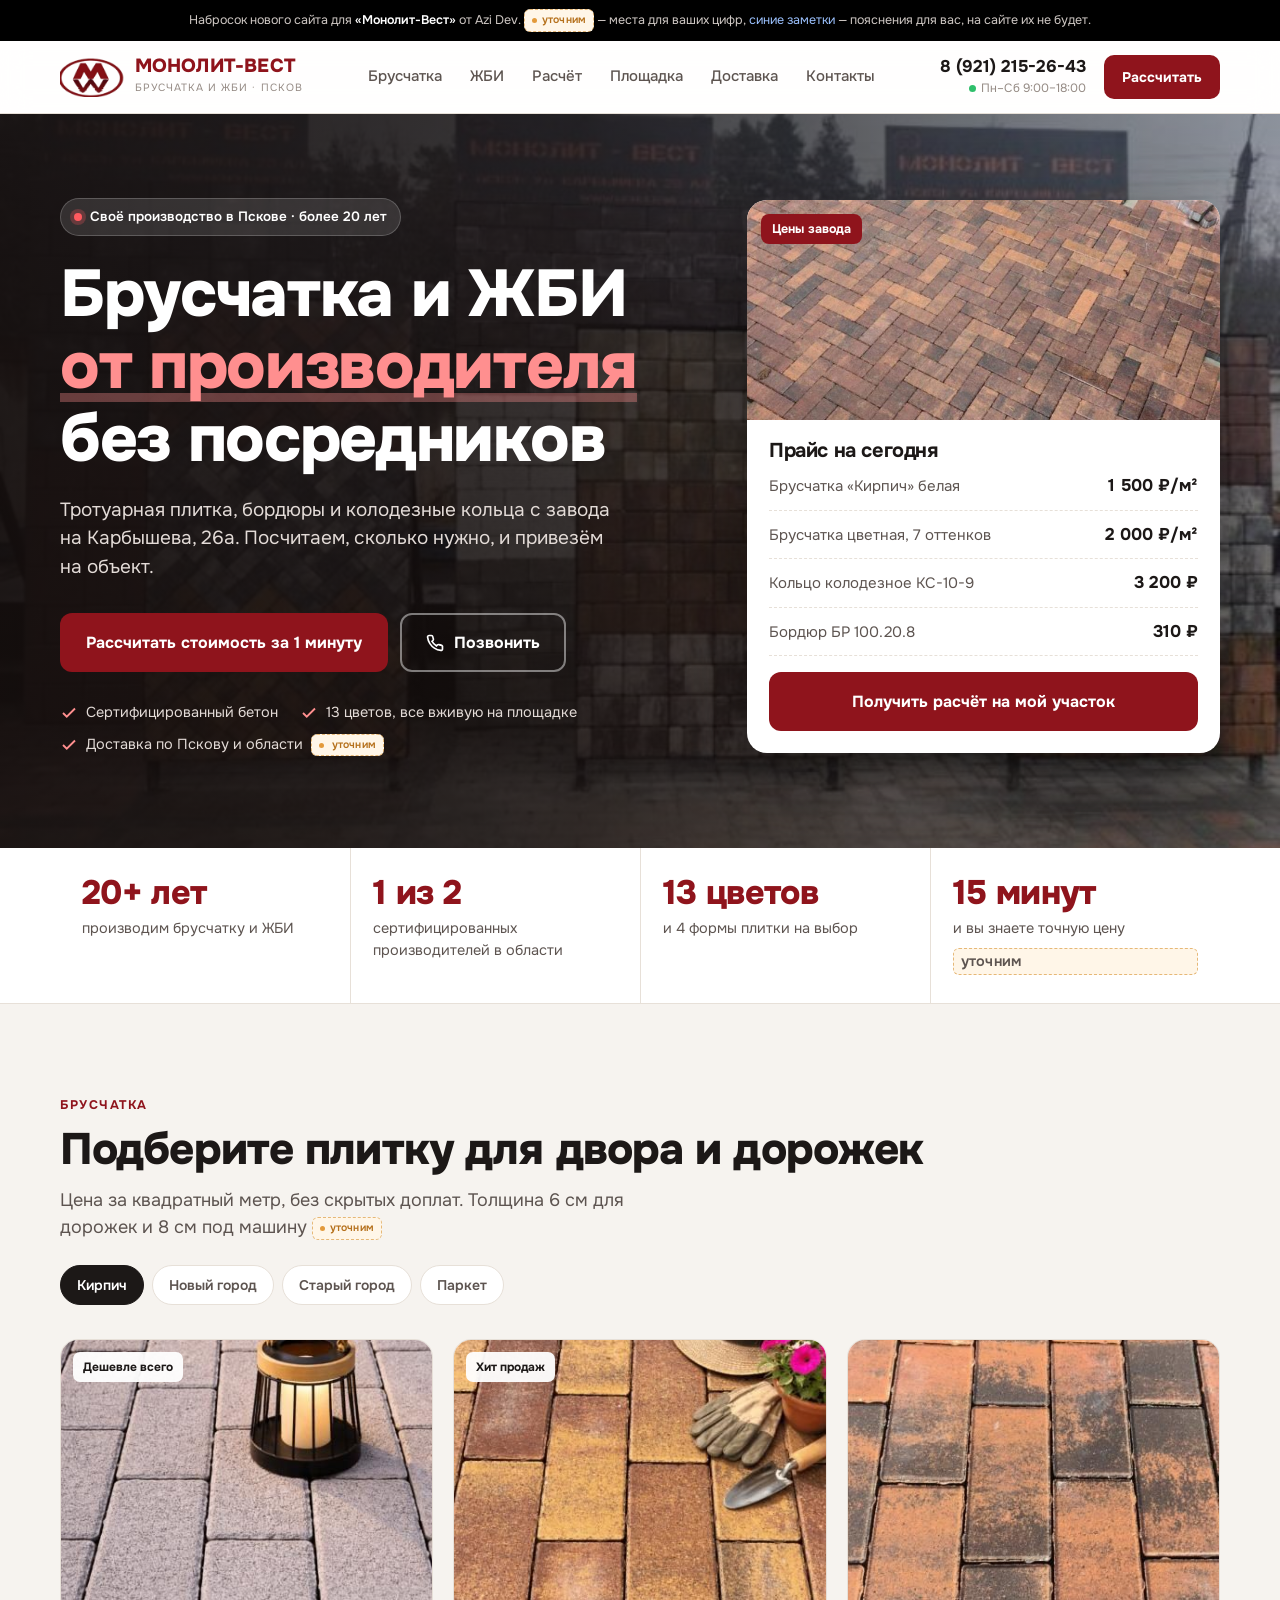
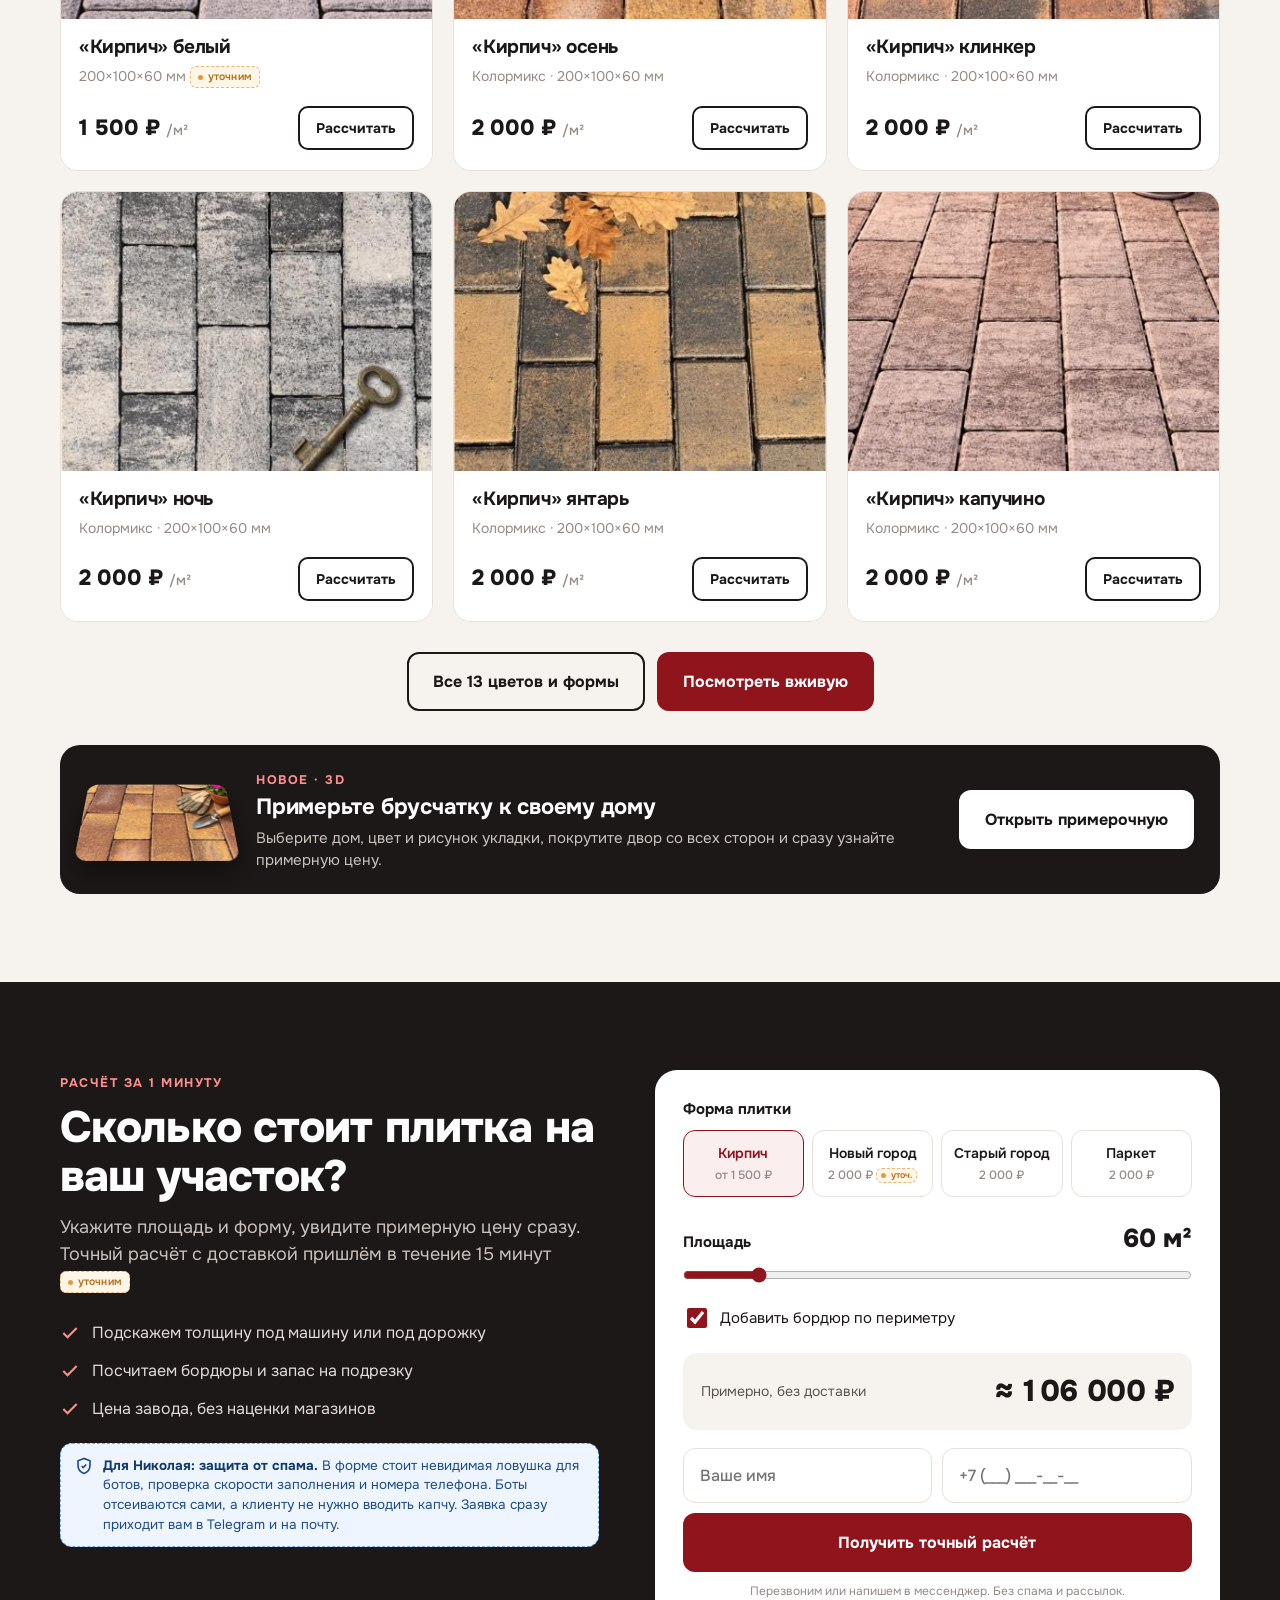
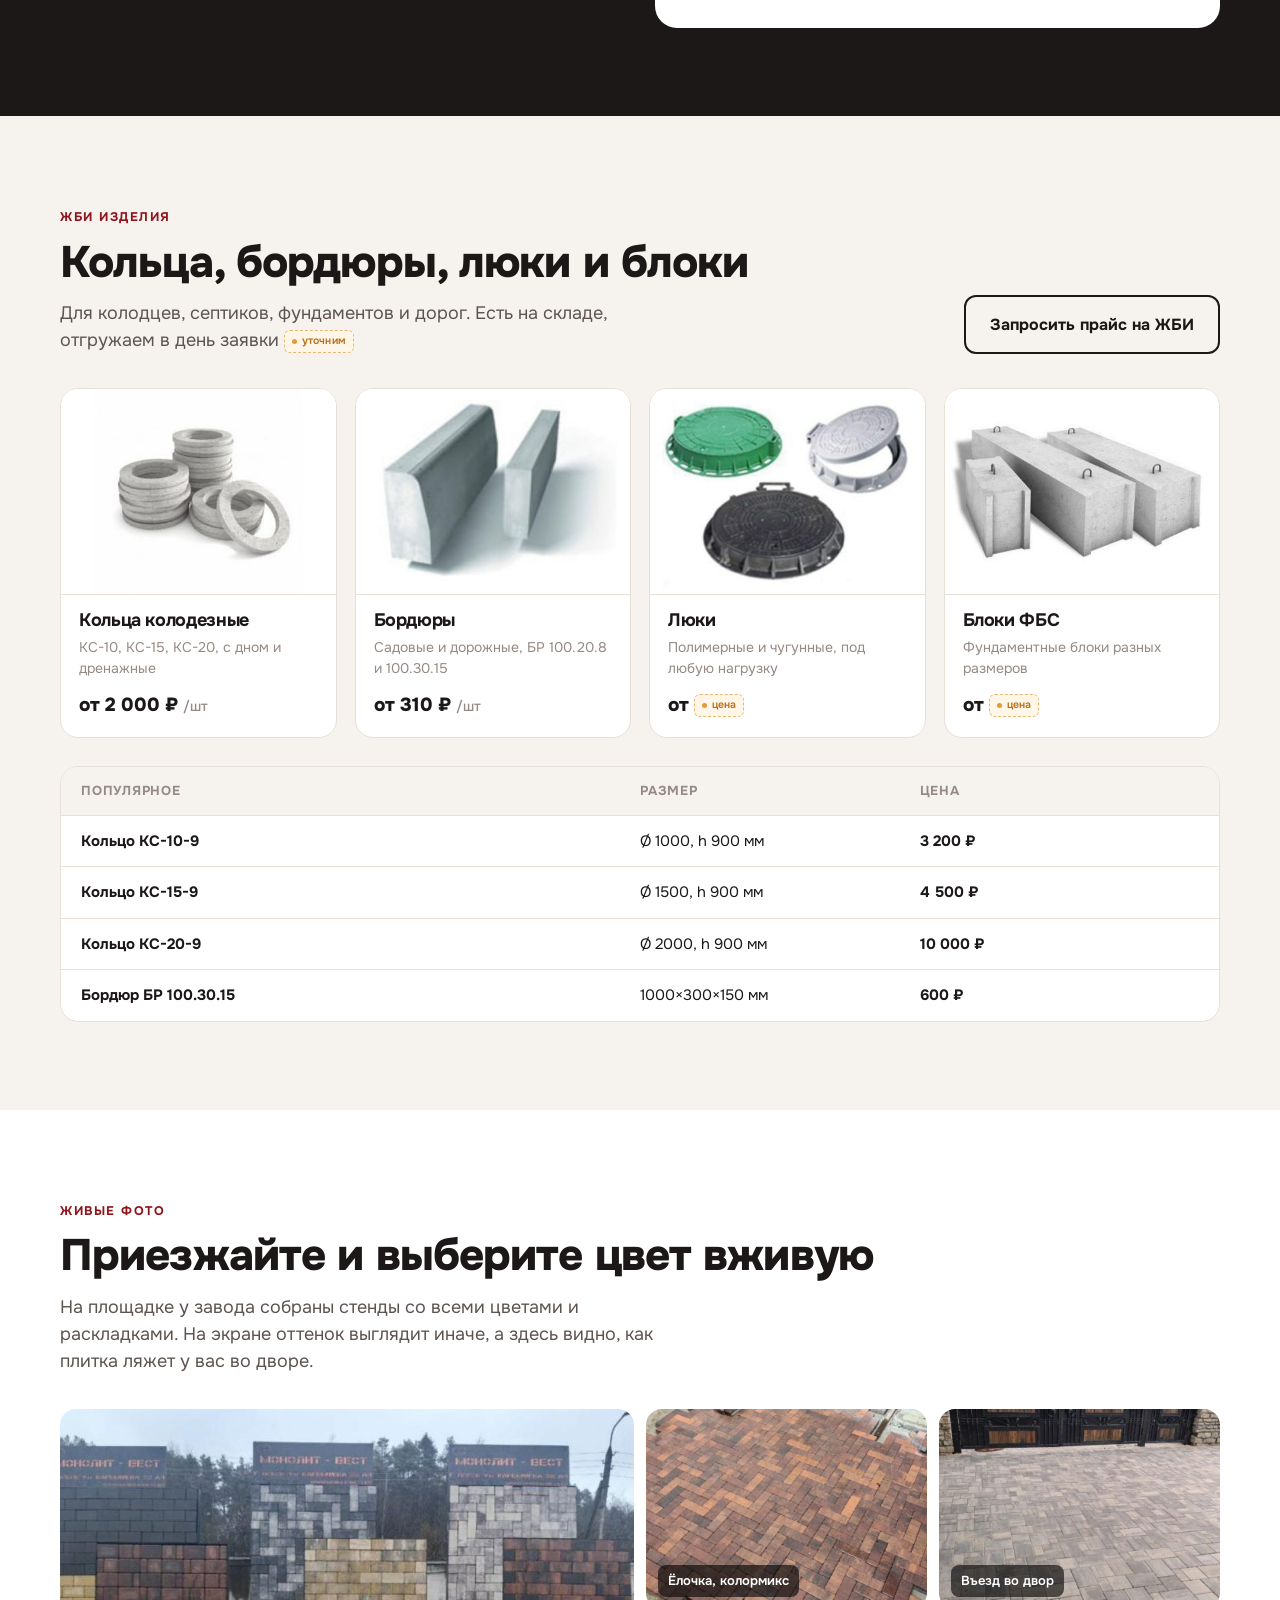
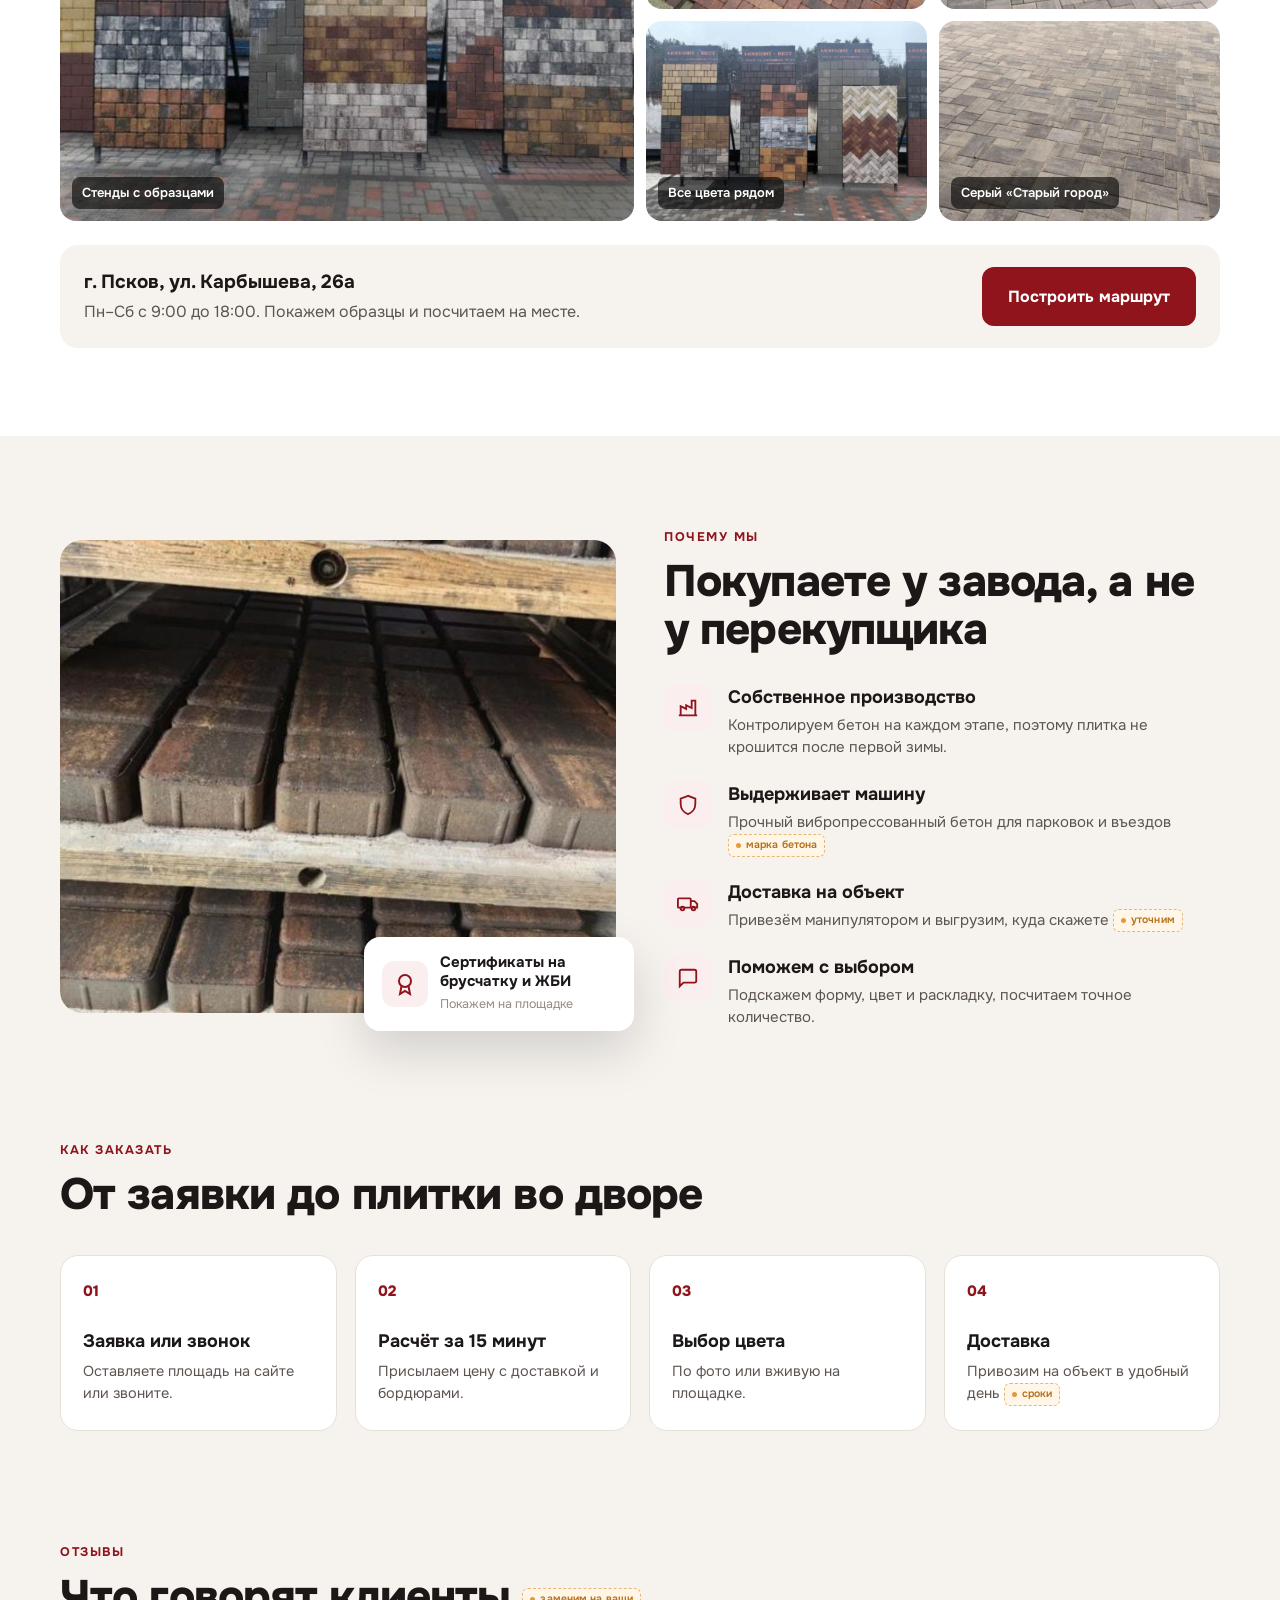
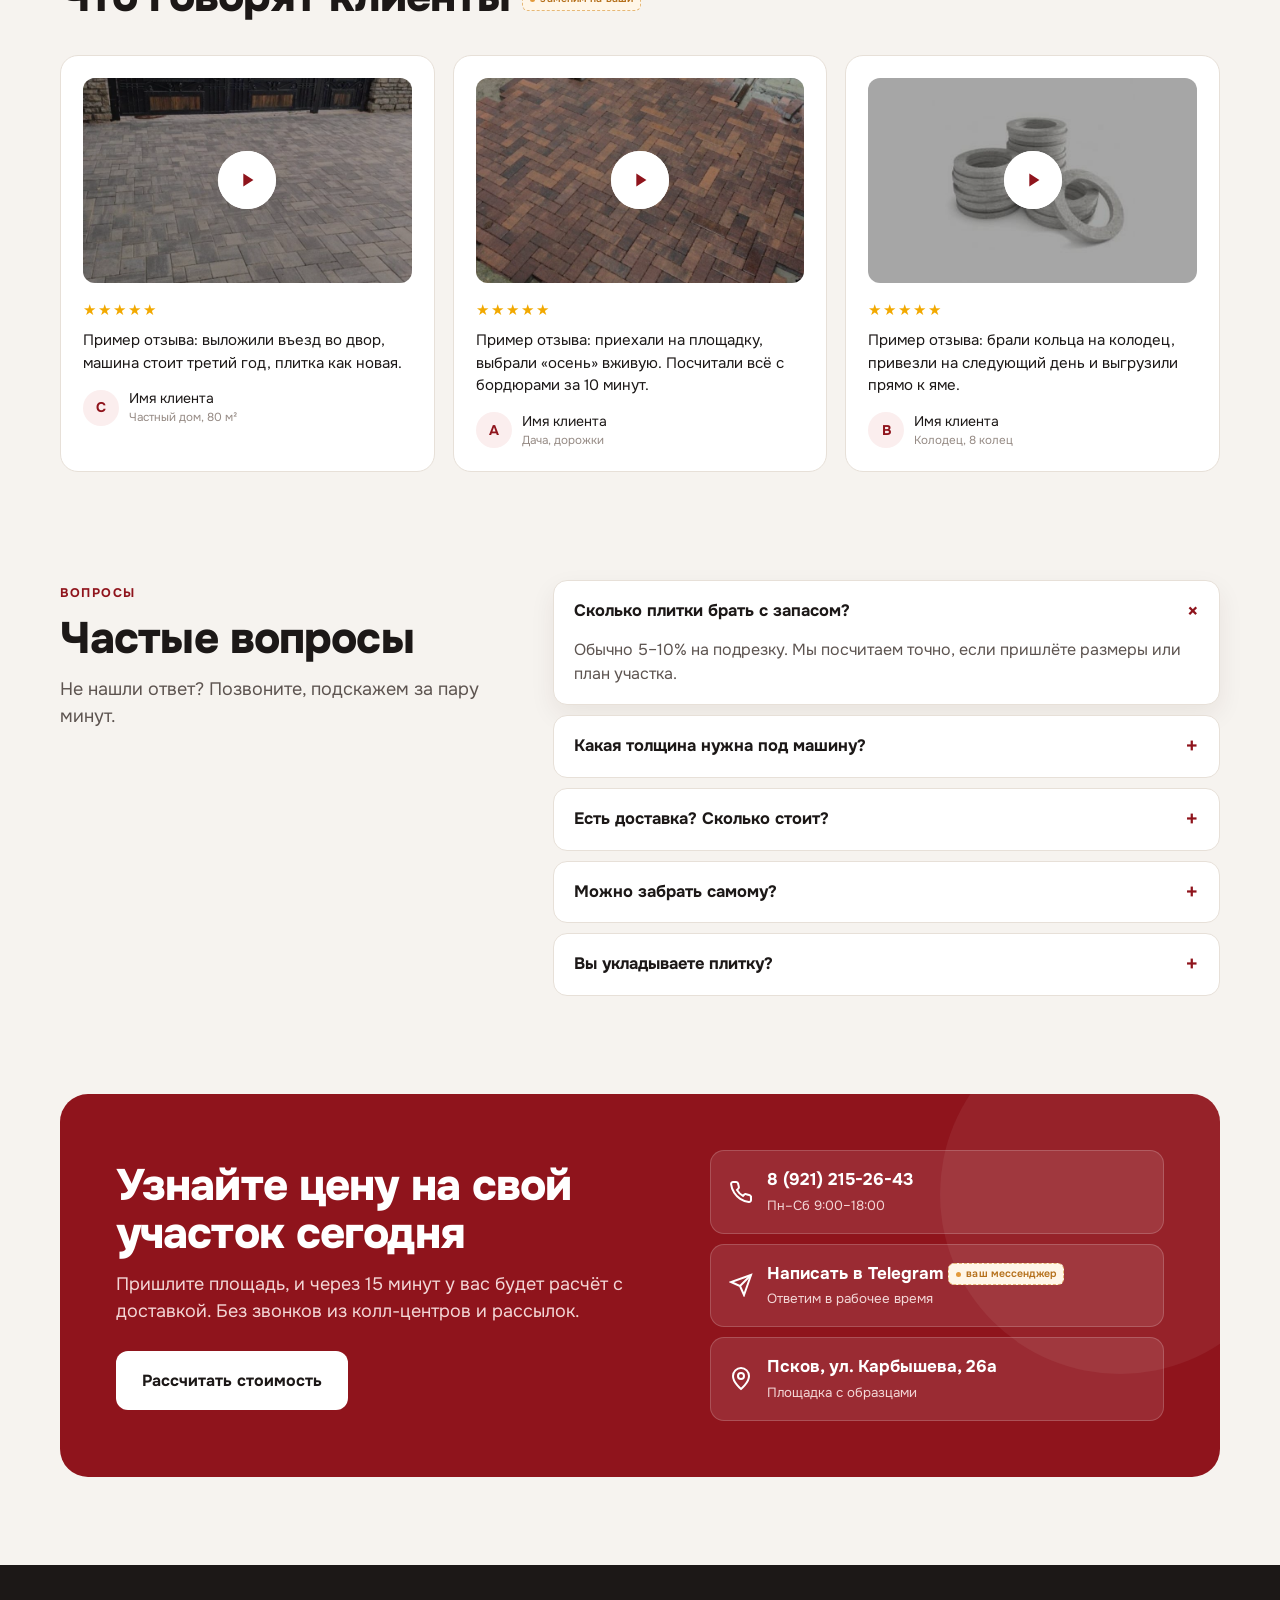
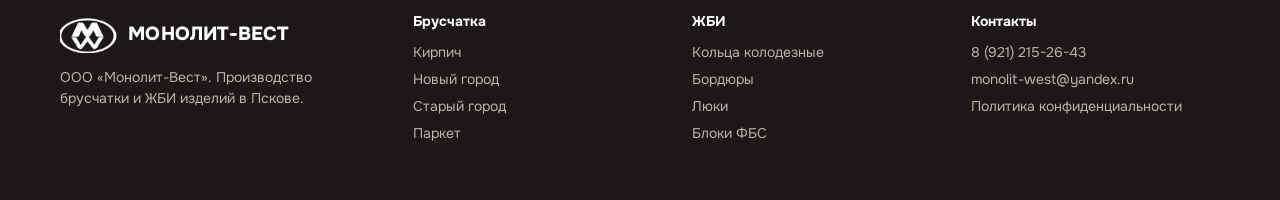
==== commit fd34f25d: "Анимации на главной и в 3D-примерочной Главная: появление первого экрана, блоки при прокрутке, счётч" ====
--- a/index.html
+++ b/index.html
@@ -261,7 +261,83 @@
 .mbar{position:fixed;left:0;right:0;bottom:0;z-index:40;display:none;gap:8px;padding:10px 12px calc(10px + env(safe-area-inset-bottom));background:rgba(255,255,255,.96);backdrop-filter:blur(12px);border-top:1px solid var(--line)}
 .mbar .btn{flex:1;padding:15px 10px;font-size:15px}
 @media(max-width:700px){.mbar{display:flex}}
+
+/* ===== анимации ===== */
+.progress{position:fixed;left:0;top:0;height:3px;width:100%;background:linear-gradient(90deg,var(--brand),#ff6a6a);transform-origin:0 50%;transform:scaleX(0);z-index:60;pointer-events:none}
+header{transition:box-shadow .3s,background .3s}
+header.sc{box-shadow:0 8px 30px rgba(40,20,15,.10)}
+.btn-brand,.btn-white{position:relative;overflow:hidden;isolation:isolate}
+.btn-brand::after,.btn-white::after{content:"";position:absolute;top:0;bottom:0;left:-60%;width:40%;background:linear-gradient(100deg,transparent,rgba(255,255,255,.35),transparent);transform:skewX(-20deg);z-index:-1;pointer-events:none;opacity:0}
+.btn-white::after{background:linear-gradient(100deg,transparent,rgba(143,20,28,.12),transparent)}
+.prod .pic{transition:transform .7s cubic-bezier(.2,.7,.2,1)}
+.prod .body{position:relative;z-index:1;background:#fff}
+.prod:hover .pic{transform:scale(1.07)}
+.jbi{transition:box-shadow .25s,transform .25s}
+.jbi:hover{transform:translateY(-3px);box-shadow:0 16px 34px rgba(60,30,20,.10)}
+.yard .grid div{transition:transform .5s cubic-bezier(.2,.7,.2,1),box-shadow .5s,filter .5s}
+.yard .grid div:hover{transform:translateY(-4px);box-shadow:0 18px 36px rgba(0,0,0,.18);filter:saturate(1.15)}
+.step,.rev,.feat i{transition:transform .3s,box-shadow .3s,background .3s,color .3s}
+.step:hover,.rev:hover{transform:translateY(-3px);box-shadow:0 16px 34px rgba(60,30,20,.09)}
+.feat div:hover i{background:var(--brand);color:#fff;transform:rotate(-6deg) scale(1.06)}
+.final .contacts a{transition:background .25s,transform .25s}
+.final .contacts a:hover{background:rgba(255,255,255,.18);transform:translateX(4px)}
+details{overflow:hidden;transition:box-shadow .25s,border-color .25s}
+details:hover{border-color:#d9cdc4}
+details[open]{box-shadow:0 10px 26px rgba(60,30,20,.07)}
+summary::after{transition:transform .3s}
+details[open] summary::after{content:"+";transform:rotate(45deg)}
+.total b{display:inline-block;font-variant-numeric:tabular-nums}
+
+@media (prefers-reduced-motion:no-preference){
+  html.anim .rv{opacity:0;transform:translateY(28px);transition:opacity .85s cubic-bezier(.2,.7,.2,1),transform .85s cubic-bezier(.2,.7,.2,1);transition-delay:var(--d,0s)}
+  html.anim .rv.z{transform:translateY(18px) scale(.95)}
+  html.anim .rv.in{opacity:1;transform:none}
+
+  html.anim .hero-bg{animation:kb 18s cubic-bezier(.2,.6,.2,1) both}
+  @keyframes kb{from{transform:scale(1.14)}to{transform:scale(1)}}
+  html.anim .hero .badge,html.anim .hero h1,html.anim .hero .sub,html.anim .hero .cta,html.anim .hero .chips{animation:up .9s cubic-bezier(.2,.7,.2,1) both}
+  html.anim .hero h1{animation-delay:.12s}
+  html.anim .hero .sub{animation-delay:.26s}
+  html.anim .hero .cta{animation-delay:.4s}
+  html.anim .hero .chips{animation-delay:.54s}
+  @keyframes up{from{opacity:0;transform:translateY(30px)}}
+  html.anim .price-card{animation:card 1.1s .35s cubic-bezier(.2,.7,.2,1) both}
+  @keyframes card{from{opacity:0;transform:translateY(46px) rotate(2.5deg) scale(.95)}}
+  html.anim .price-card .row{animation:up .7s cubic-bezier(.2,.7,.2,1) both}
+  html.anim .price-card .row:nth-of-type(1){animation-delay:.75s}
+  html.anim .price-card .row:nth-of-type(2){animation-delay:.85s}
+  html.anim .price-card .row:nth-of-type(3){animation-delay:.95s}
+  html.anim .price-card .row:nth-of-type(4){animation-delay:1.05s}
+  html.anim .hero h1 span{background:linear-gradient(rgba(255,143,143,.35),rgba(255,143,143,.35)) no-repeat 0 92%/0 .14em;animation:ul 1s 1.1s cubic-bezier(.6,0,.2,1) forwards}
+  @keyframes ul{to{background-size:100% .14em}}
+  .badge i{animation:pulse 2.2s infinite}
+  @keyframes pulse{0%{box-shadow:0 0 0 0 rgba(255,90,95,.6)}70%{box-shadow:0 0 0 10px rgba(255,90,95,0)}100%{box-shadow:0 0 0 0 rgba(255,90,95,0)}}
+  .btn-brand:hover::after,.btn-white:hover::after{opacity:1;animation:shine .8s ease}
+  .hero .cta .btn-brand::after{opacity:1;animation:shine 1s 2s ease both}
+  @keyframes shine{from{left:-60%}to{left:130%}}
+  .why-pic .cert{animation:float 5s ease-in-out infinite}
+  @keyframes float{50%{transform:translateY(-8px)}}
+  .final::before{animation:blob 9s ease-in-out infinite}
+  @keyframes blob{50%{transform:translate(-30px,24px) scale(1.12)}}
+  .try3d-pic{animation:tilt 5s ease-in-out infinite}
+  @keyframes tilt{0%,100%{transform:perspective(300px) rotateX(38deg)}50%{transform:perspective(300px) rotateX(26deg) translateY(-4px)}}
+  @keyframes tiltm{0%,100%{transform:perspective(400px) rotateX(30deg)}50%{transform:perspective(400px) rotateX(20deg)}}
+  @media(max-width:800px){.try3d-pic{animation-name:tiltm}}
+  .rev .vid span{transition:transform .3s}
+  .rev:hover .vid span{transform:scale(1.12)}
+  .rev .vid span::before{content:"";position:absolute;inset:0;border-radius:50%;border:2px solid #fff;animation:ring 2.4s infinite}
+  @keyframes ring{from{transform:scale(1);opacity:.8}to{transform:scale(1.7);opacity:0}}
+  .mbar{animation:mbar .6s 1.2s cubic-bezier(.2,.7,.2,1) both}
+  @keyframes mbar{from{transform:translateY(110%)}}
+  .sent svg circle{stroke-dasharray:63;stroke-dashoffset:63;animation:draw .7s .1s ease forwards}
+  .sent svg path{stroke-dasharray:14;stroke-dashoffset:14;animation:draw .4s .7s ease forwards}
+  .sent{animation:up .6s cubic-bezier(.2,.7,.2,1) both}
+  @keyframes draw{to{stroke-dashoffset:0}}
+  .total b.pop{animation:pop .35s ease}
+  @keyframes pop{40%{transform:scale(1.06);color:var(--brand)}}
+}
 </style>
+<script>document.documentElement.classList.add('anim')</script>
 </head>
 <body>
 
@@ -530,7 +606,10 @@
   var area=document.getElementById('area'),out=document.getElementById('areaOut'),tot=document.getElementById('total'),kerb=document.getElementById('kerb'),price=1500;
   var opts=document.querySelectorAll('#shape .opt');
   opts.forEach(function(o,i){o.addEventListener('click',function(){opts.forEach(function(x){x.classList.remove('on')});o.classList.add('on');price=i===0?1500:+o.dataset.p;calc()})});
-  function calc(){var a=+area.value;out.textContent=a+' м²';var s=a*price*1.07;if(kerb.checked){s+=Math.round(Math.sqrt(a)*4)*310}tot.textContent='≈ '+(Math.round(s/500)*500).toLocaleString('ru-RU')+' ₽'}
+  function calc(){var a=+area.value;out.textContent=a+' м²';var s=a*price*1.07;if(kerb.checked){s+=Math.round(Math.sqrt(a)*4)*310}setTotal(Math.round(s/500)*500)}
+  var cur=null,raf,rm=matchMedia('(prefers-reduced-motion: reduce)').matches;
+  function setTotal(v){cancelAnimationFrame(raf);if(cur===null||rm){cur=v;tot.textContent='≈ '+v.toLocaleString('ru-RU')+' ₽';return}var from=cur,t0=performance.now();tot.classList.remove('pop');void tot.offsetWidth;tot.classList.add('pop');
+    (function st(t){var k=Math.min(1,(t-t0)/450),e=1-Math.pow(1-k,3);cur=k<1?Math.round((from+(v-from)*e)/100)*100:v;tot.textContent='≈ '+cur.toLocaleString('ru-RU')+' ₽';if(k<1)raf=requestAnimationFrame(st)})(t0)}
   try{var qa=+new URLSearchParams(location.search).get('area');if(qa>=5&&qa<=400)area.value=Math.round(qa/5)*5}catch(e){}
   area.addEventListener('input',calc);kerb.addEventListener('change',calc);calc();
 
@@ -548,5 +627,29 @@
     f.style.display='none';document.getElementById('sent').style.display='block'});
 })();
 </script>
+<script>
+/* анимации: появление при прокрутке, счётчики, прогресс, вопросы */
+(function(){
+  var reduce=matchMedia('(prefers-reduced-motion: reduce)').matches;
+  var bar=document.createElement('div');bar.className='progress';document.body.appendChild(bar);
+  var hdr=document.querySelector('header'),tick=false;
+  function onScroll(){if(tick)return;tick=true;requestAnimationFrame(function(){var h=document.documentElement,m=h.scrollHeight-h.clientHeight;bar.style.transform='scaleX('+(m>0?h.scrollTop/m:0)+')';hdr.classList.toggle('sc',h.scrollTop>10);tick=false})}
+  addEventListener('scroll',onScroll,{passive:true});onScroll();
+
+  // плавное раскрытие вопросов
+  document.querySelectorAll('details').forEach(function(d){var s=d.querySelector('summary');s.addEventListener('click',function(e){if(reduce||!d.animate)return;e.preventDefault();if(d._a)return;var start=d.offsetHeight;
+    if(d.open){var end=s.offsetHeight+2;d._a=d.animate({height:[start+'px',end+'px']},{duration:280,easing:'cubic-bezier(.4,0,.2,1)'});d._a.onfinish=function(){d.open=false;d._a=null}}
+    else{d.open=true;var end2=d.offsetHeight;d._a=d.animate({height:[start+'px',end2+'px']},{duration:320,easing:'cubic-bezier(.4,0,.2,1)'});d._a.onfinish=function(){d._a=null}}})});
+
+  if(reduce||!('IntersectionObserver' in window)){document.documentElement.classList.remove('anim');return}
+  var groups=[['.sec-head > *',0],['section > .wrap > .eyebrow, section > .wrap > h2, section > .wrap > .lead',0],['.grid-6 > .prod',1],['.grid-4 > .jbi',1],['.table, .visit, .more-row, .try3d',0],['.yard .grid > div',1],['.why-pic',2],['.feat > div',0],['.steps > .step',1],['.revs > .rev',1],['.faq > div:first-child, details',0],['.calc .wrap > div:first-child > *',0],['.calc-box',2],['.final',2],['footer .wrap > div',0],['.stat',0]];
+  var io=new IntersectionObserver(function(es){es.forEach(function(e){if(e.isIntersecting){e.target.classList.add('in');io.unobserve(e.target);if(e.target.classList.contains('stat'))count(e.target)}})},{rootMargin:'0px 0px -4% 0px',threshold:.04});
+  groups.forEach(function(g){var seen=new Map();document.querySelectorAll(g[0]).forEach(function(el){if(el.closest('.hero')||el.classList.contains('rv'))return;var p=el.parentNode,i=seen.get(p)||0;seen.set(p,i+1);el.classList.add('rv');if(g[1]===2)el.classList.add('z');el.style.setProperty('--d',Math.min(i,6)*.08+'s');io.observe(el)})});
+
+  // счётчики в цифрах
+  function count(el){var b=el.querySelector('b');if(!b)return;var m=b.textContent.match(/^(\d+)(\D.*)$/);if(!m||/из/.test(m[2]))return;var to=+m[1],rest=m[2],t0=performance.now();
+    (function st(t){var k=Math.min(1,(t-t0)/1300),e=1-Math.pow(1-k,3);b.textContent=Math.round(to*e)+rest;if(k<1)requestAnimationFrame(st)})(t0)}
+})();
+</script>
 </body>
 </html>
